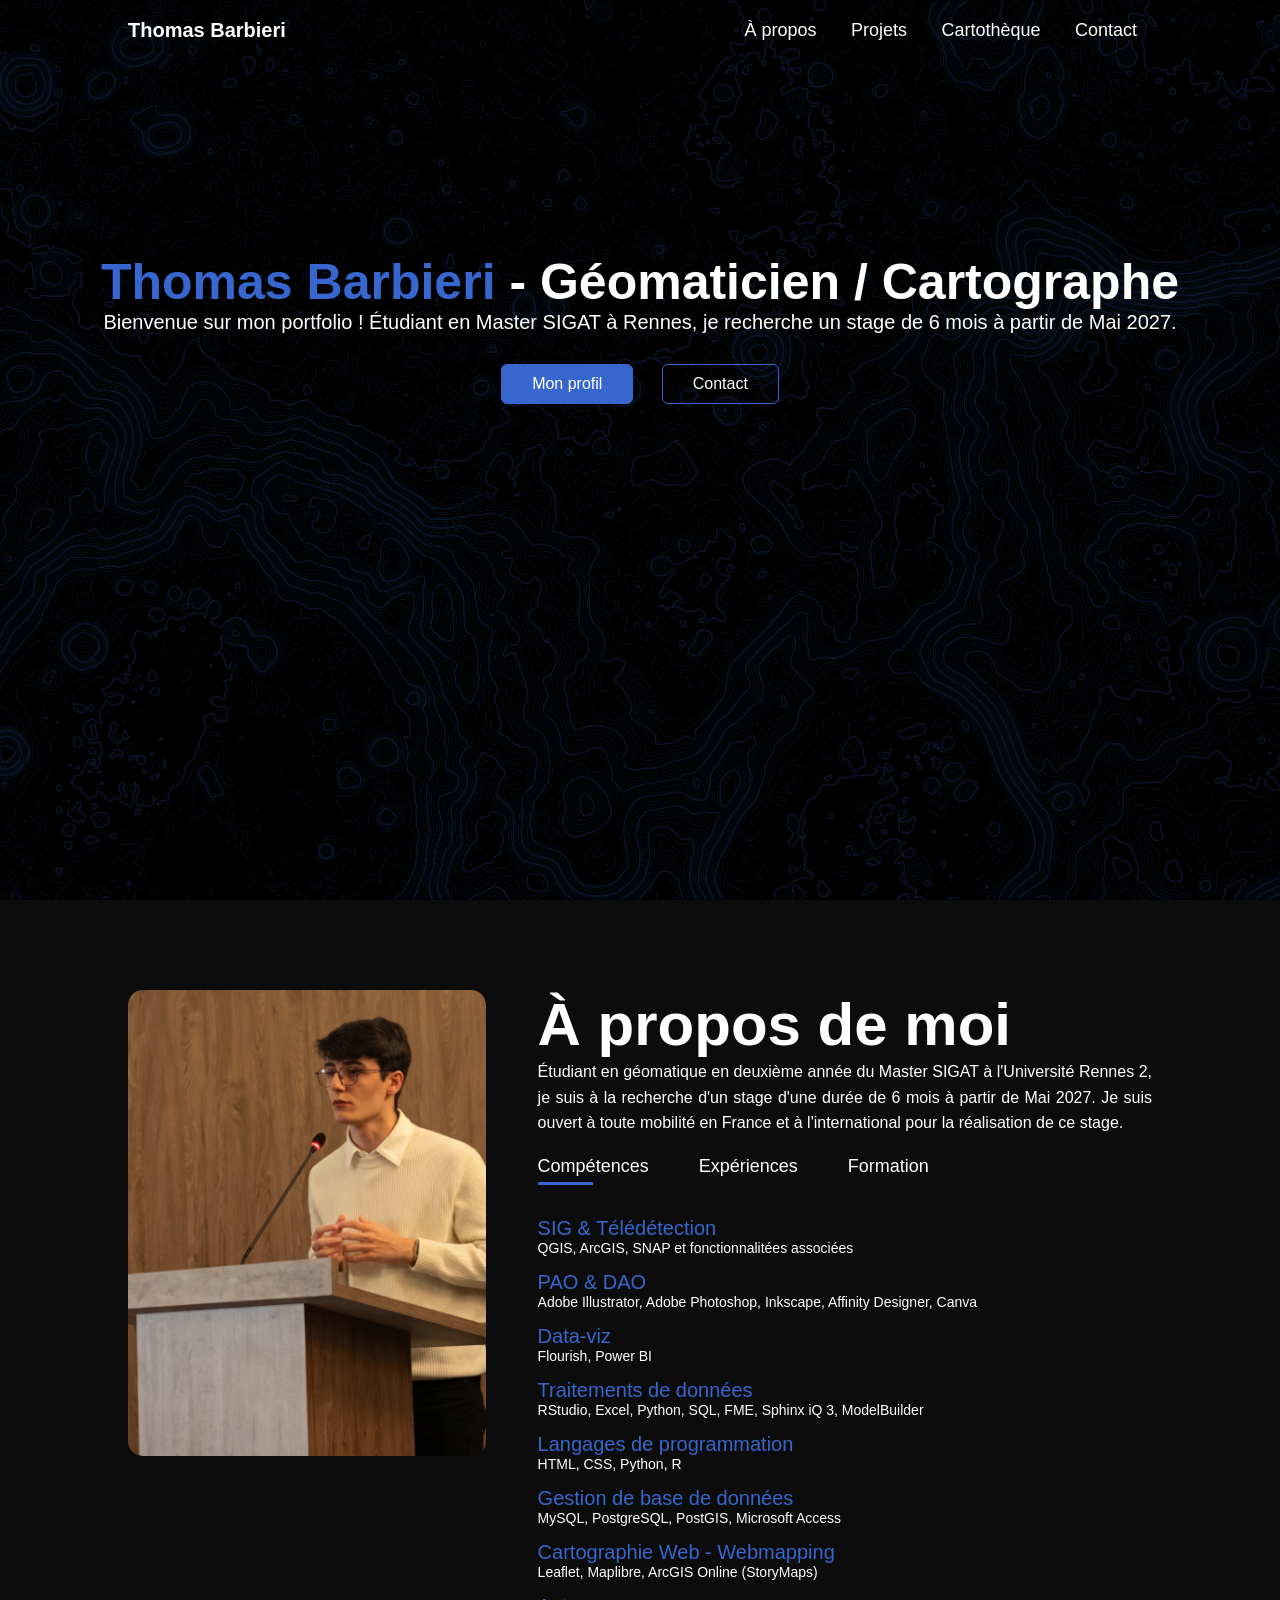
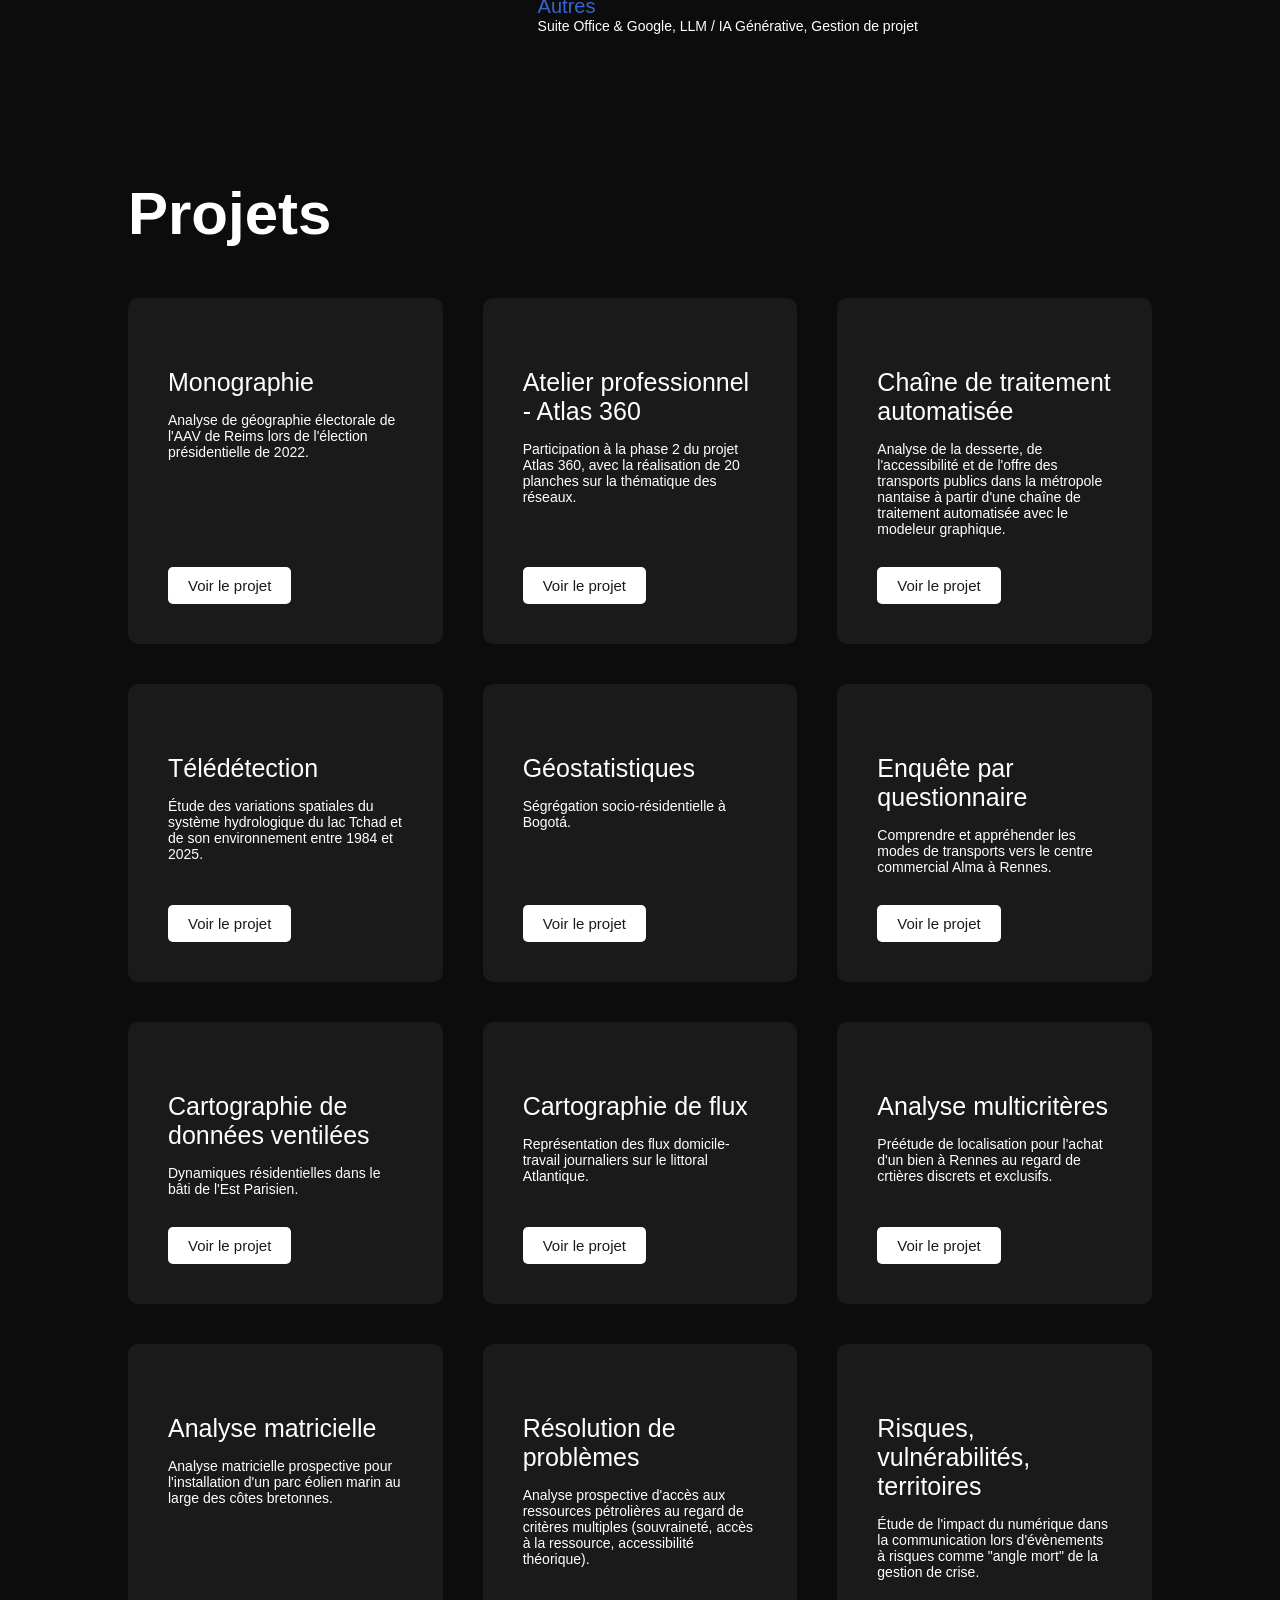
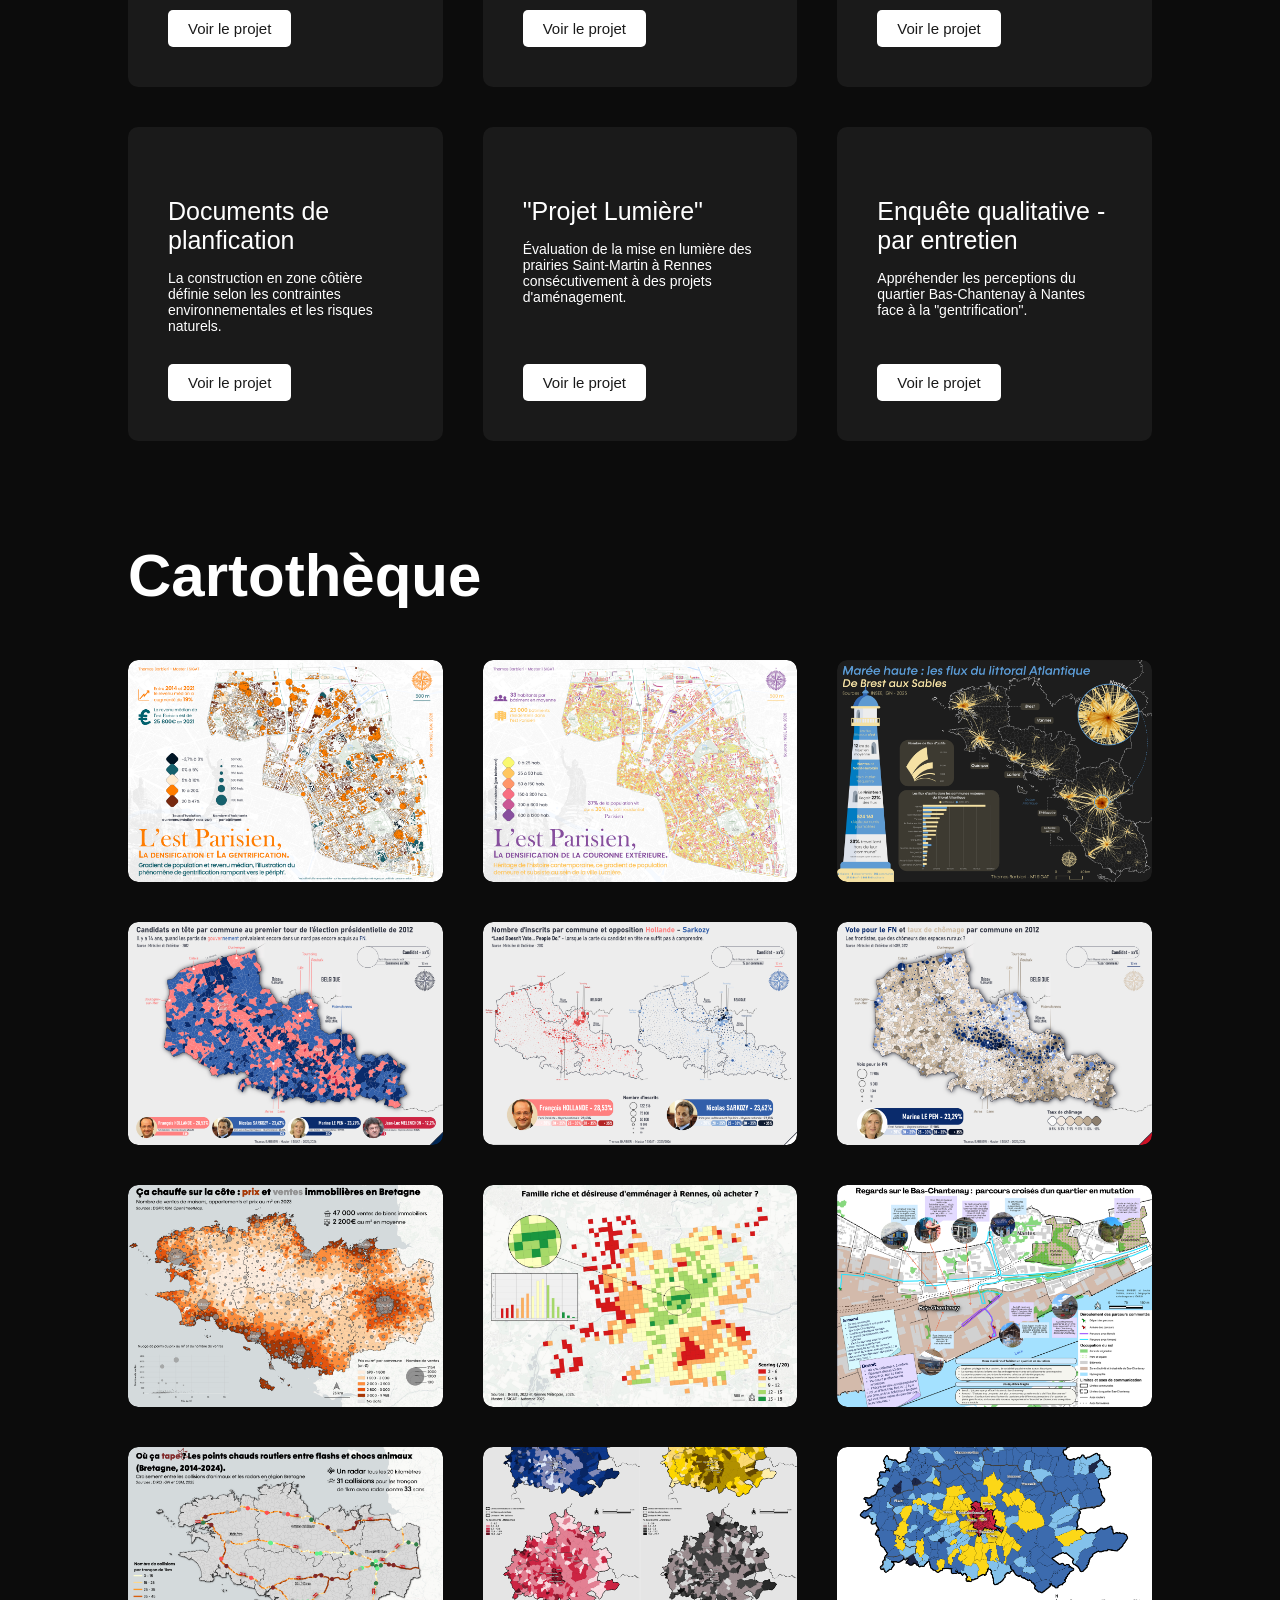
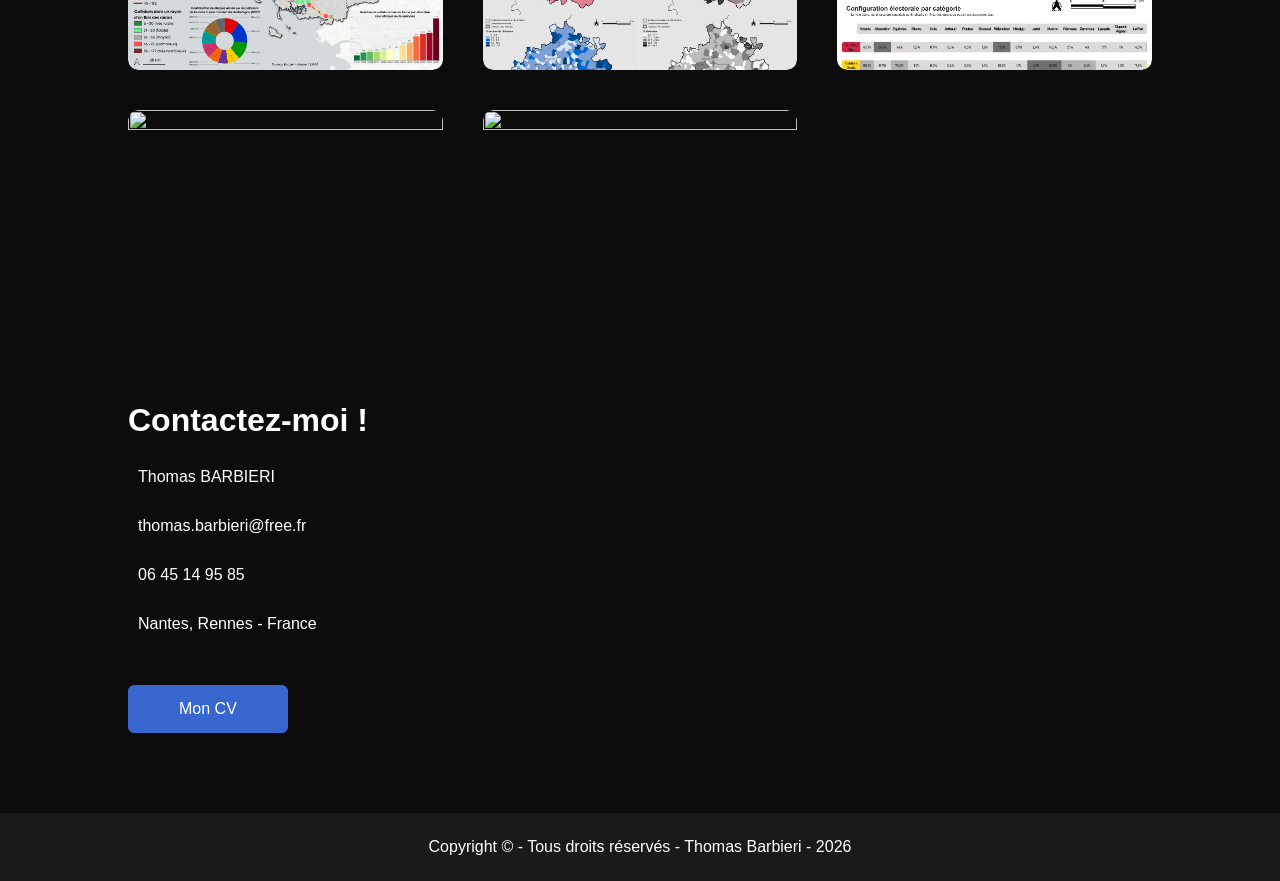
==== index.html @ 67de5570 "V1 Initial push, V1 of the portfolio website." ====
<!DOCTYPE html>
<html lang="fr">
<head>
    <meta charset="UTF-8">
    <meta http-equiv="X-UA-Compatible" content="IE=edge">
    <meta name="viewport" content="width=device-width, initial-scale=1.0">
    <title>Portfolio - Thomas BARBIERI</title>
    <link rel="stylesheet" href="style.css">
    <script src="https://kit.fontawesome.com/7e0552c28c.js" crossorigin="anonymous"></script>
</head>
<body>
<div id="header">
        <div class="container">
        <nav>
            <h1>Thomas Barbieri</h1>
            <ul>
               <li><a href="#about">À propos</a></li> 
               <li><a href="#projects">Projets</a></li> 
               <li><a href="#cartotheque">Cartothèque</a></li>
               <li><a href="#contact">Contact</a></li> 
            </ul>
        </nav>
    </div> 
    <div class="header-text">
        <h1><span>Thomas Barbieri</span> - Géomaticien / Cartographe</h1>
        <p> Bienvenue sur mon portfolio ! Étudiant en Master SIGAT à Rennes, je recherche un stage de 6 mois à partir de Mai 2027.</p>
        <a href="#about" class="btn btn2">Mon profil</a>
        <a href="#contact" class="btn">Contact</a>
    </div>
 </div>

<!-----A propos Section----->

 <div id="about">
    <div class="container">
        <div class="row">
            <div class="about-col-1">
                <img src="images/Web/Thomas BARBIERI - Restitution publique.png">
            </div>
            <div class="about-col-2">
                <h1 class="sub-title">À propos de moi</h1>
                <p class="intro-texte">Étudiant en géomatique en deuxième année du Master
                    SIGAT à l'Université Rennes 2, je suis à la recherche d'un stage d'une durée de 6 mois
                    à partir de Mai 2027. Je suis ouvert à toute mobilité en France et à l'international pour la réalisation de ce stage.</p>
                
            <div class="tab-titles">
                <p class="tab-links active-link" onclick="opentab('competences')">Compétences</p>
                <p class="tab-links" onclick="opentab('experiences')">Expériences</p>
                <p class="tab-links" onclick="opentab('formation')">Formation</p>
            </div>
            <div class="tab-contents active-tab" id="competences">
                <ul>
                    <li><span>SIG & Télédétection</span><br>QGIS, ArcGIS, SNAP et fonctionnalitées associées</li>
                    <li><span>PAO & DAO</span><br>Adobe Illustrator, Adobe Photoshop, Inkscape, Affinity Designer, Canva</li>
                    <li><span>Data-viz</span><br>Flourish, Power BI</li>
                    <li><span>Traitements de données</span><br>RStudio, Excel, Python, SQL, FME, Sphinx iQ 3, ModelBuilder</li>
                    <li><span>Langages de programmation</span><br>HTML, CSS, Python, R</li>
                    <li><span>Gestion de base de données</span><br>MySQL, PostgreSQL, PostGIS, Microsoft Access</li>
                    <li><span>Cartographie Web - Webmapping</span><br>Leaflet, Maplibre, ArcGIS Online (StoryMaps)</li>
                    <li><span>Autres</span><br>Suite Office & Google, LLM / IA Générative, Gestion de projet</li>

                </ul>
            </div>
            <div class="tab-contents" id="experiences">
                <ul>
                    <li>
                        <span>2026 | Atelier professionnel - Gendarmerie Nationale</span>
                        <ul class="sous-liste">
                            <li>Conception et automatisation d'atlas cartographiques départementaux sous QGIS pour l'aide à la décision stratégique des commandants de groupement.</li>
                            <li>Collecte, traitement et intégration de données géospatiales complexes.</li>
                            <li>Création de 20 planches, accompagnées de supports de data-visualisation pour simplifier l'analyse territoriale, respectant les règles de la sémiologie graphique.</li>
                            <li>Gestion de projet : pilotage opérationnel, coordination et respect des plannings.</li>
                        </ul>
                    </li>
                    <li>
                        <span>2020 – 2024 | Virtual Racers Community</span>
                        <ul class="sous-liste">
                            <li>Mise en place des compétitions (règlements, inscriptions, prospection).</li>
                            <li>Responsable de la mise en œuvre (classements, lien entre les participants et l’organisation, contrôle de la bonne organisation des différents aspects nécessaires à la compétition).</li>
                            <li>Communication sur les réseaux sociaux (création d’affiches, annonces des évènements, contenus courts, diffusion).</li>
                            <li>Travail en équipe (implication d’une dizaine de personne).</li>
                        </ul>
                    </li>
                </ul>
            </div>
            <div class="tab-contents" id="formation">
                <ul>
                    <li>
                        <span>2025 – 2027 | Master Géomatique - parcours SIGAT - Université Rennes 2</span>
                        <ul class="sous-liste">
                            <li>Master 1 mention Bien, major de promotion.</li>
                            <li>Conception et administration de bases de données spatiales, traitements géomatiques avancés, géostatistiques et analyse spatiale (Modeleur QGIS, SQL, RStudio).</li>
                            <li>Conduite de projets appliqués à l'aménagement du territoire et création de supports de valorisation (cartographie, dataviz).</li>
                        </ul>
                    </li>
                    <li>
                        <span>2022 – 2025 | Licence de Géographie et aménagement - Nantes Université</span>
                        <ul class="sous-liste">
                            <li>Mention Bien, 2ème d'une promotion de 100 étudiants.</li>
                            <li>Acquisition des bases en géomatique et cartographie : sémiologie graphique, production de cartes thématiques, initiation aux SIG et à la télédétection.</li>
                            <li>Approche pluridisciplinaire et transversale de la géographie : géographie humaine (urbaine, rurale, sociale, culturelle, politique), géographie physique / environnementale (climatologie, géomorphologie) et géographie régionale.</li>
                            <li>Méthodologie et approche de terrain : collecte de données, enquêtes quantitatives / qualitatives et statistiques appliquées à la géographie.</li>
                        </ul>
                    </li>
                    <li>
                        <span>2019 – 2022 | Baccalauréat Général - Ensemble St-Félix-La-Salle, Nantes</span>
                        <ul class="sous-liste">
                            <li>Mention Assez bien</li>
                            <li>Spécialités Histoire, Géographie, Géopolitique, Sciences Politiques (HGGSP) - Sciences économiques et sociales (SES).</li>
                            <li>Spécialité Mathématiques en classe de première - option Droit, Grands Enjeux du Monde Contemporain (DGEMC).</li>
                            <li>Participation au concours "Petites plaidories" dans le cadre de l'option DGEMC.</li>
                        </ul>
                    </li>
                </ul>
            </div>
        </div> 
        </div>
    </div>
 </div>

<!-----Projects Section----->

<div id="projects">
    <div class="container">
        <h1 class="sub-title">Projets</h1>
        <div class="projects-list">
            <div>
                <i class="fa-solid fa-square-poll-horizontal"></i>
                <h2>Monographie</h2>
                <p>Analyse de géographie électorale de l'AAV de Reims lors de l'élection présidentielle de 2022.</p>
                <a href="projet-monographie.html">Voir le projet</a>
            </div>
            <div>
                <i class="fa-solid fa-building-shield"></i>
                <h2>Atelier professionnel - Atlas 360</h2>
                <p>Participation à la phase 2 du projet Atlas 360, avec la réalisation de 20 planches sur la thématique des réseaux.</p>
                <a href="projet-gendarmerie.html">Voir le projet</a>
            </div>
            <div>
                <i class="fa-solid fa-diagram-project"></i>
                <h2>Chaîne de traitement automatisée</h2>
                <p>Analyse de la desserte, de l'accessibilité et de l'offre des transports publics dans la métropole nantaise à partir d'une chaîne de traitement automatisée avec le modeleur graphique.</p>
                <a href="projet-chaine-traitement.html">Voir le projet</a>
            </div>
            <div>
                <i class="fa-solid fa-satellite"></i>
                <h2>Télédétection</h2>
                <p>Étude des variations spatiales du système hydrologique du lac Tchad et de son environnement entre 1984 et 2025.</p>
                <a href="projet-teledetection.html">Voir le projet</a>
            </div>
            <div>
                <i class="fa-brands fa-r-project"></i>
                <h2>Géostatistiques</h2>
                <p>Ségrégation socio-résidentielle à Bogotá.</p>
                <a href="projet-geostatistiques.html">Voir le projet</a>
            </div>
            <div>
                <i class="fa-solid fa-clipboard-list"></i>
                <h2>Enquête par questionnaire</h2>
                <p>Comprendre et appréhender les modes de transports vers le centre commercial Alma à Rennes.</p>
                <a href="projet-enquete-questionnaire.html">Voir le projet</a>
            </div>
            <div>
                <i class="fa-solid fa-layer-group"></i>
                <h2>Cartographie de données ventilées</h2>
                <p>Dynamiques résidentielles dans le bâti de l'Est Parisien.</p>
                <a href="projet-ventilation.html">Voir le projet</a>
            </div>
            <div>
                <i class="fa-solid fa-layer-group"></i>
                <h2>Cartographie de flux</h2>
                <p>Représentation des flux domicile-travail journaliers sur le littoral Atlantique.</p>
                <a href="projet-flux.html">Voir le projet</a>
            </div>
            <div>
                <i class="fa-solid fa-map-location-dot"></i>
                <h2>Analyse multicritères</h2>
                <p>Préétude de localisation pour l'achat d'un bien à Rennes au regard de crtières discrets et exclusifs.</p>
                <a href="projet-scoring.html">Voir le projet</a>
            </div>
            <div>
                <i class="fa-brands fa-sistrix"></i>
                <h2>Analyse matricielle</h2>
                <p>Analyse matricielle prospective pour l'installation d'un parc éolien marin au large des côtes bretonnes.</p>
                <a href="projet-matriciel.html">Voir le projet</a>
            </div>
            <div>
                <i class="fa-solid fa-anchor-circle-exclamation"></i>
                <h2>Résolution de problèmes</h2>
                <p>Analyse prospective d'accès aux ressources pétrolières au regard de critères multiples (souvraineté, accès à la ressource, accessibilité théorique).</p>
                <a href="projet-resolution-probleme.html">Voir le projet</a>
            </div>
            <div>
                <i class="fa-solid fa-tower-cell"></i>
                <h2>Risques, vulnérabilités, territoires</h2>
                <p>Étude de l'impact du numérique dans la communication lors d'évènements à risques comme "angle mort" de la gestion de crise.</p>
                <a href="projet-risques.html">Voir le projet</a>
            </div>
            <div>
                <i class="fa-solid fa-scale-balanced"></i>
                <h2>Documents de planfication</h2>
                <p>La construction en zone côtière définie selon les contraintes environnementales et les risques naturels.</p>
                <a href="projet-document-planification.html">Voir le projet</a>
            </div>
            <div>
                <i class="fa-solid fa-lightbulb"></i>
                <h2>"Projet Lumière"</h2>
                <p>Évaluation de la mise en lumière des prairies Saint-Martin à Rennes consécutivement à des projets d'aménagement.</p>
                <a href="projet-lumiere.html">Voir le projet</a>
            </div>
            <div>
                <i class="fa-solid fa-microphone-lines"></i>
                <h2>Enquête qualitative - par entretien</h2>
                <p>Appréhender les perceptions du quartier Bas-Chantenay à Nantes face à la "gentrification".</p>
                <a href="projet-enquete-entretien.html">Voir le projet</a>
            </div>
        </div>
    </div>
</div>

<!-----Cartothèque Section----->

<div id="cartotheque">
    <div class="container">
        <h1 class="sub-title">Cartothèque</h1> 
        <div class="work-list">
            <div class="work">
                <img src="images/Cartes/Cartographie de ventilation Cerles proportionnels Thomas BARBIERI.png">
                <div class="layer">
                    <h3>Ventilation</h3>
                    <p>Nombre de personnes par logement dans l'est Parisien.</p>
                    <a href="assets/Cartes/Cartographie de ventilation Thomas BARBIERI.pdf" target="_blank"><i class="fa-solid fa-arrow-up-right-from-square"></i></a>
                </div>
            </div>
            <div class="work">
                <img src="images/Cartes/Cartographie de ventilation Aplat Thomas BARBIERI.png">
                <div class="layer">
                    <h3>Ventilation</h3>
                    <p>Nombre de personnes par logement et évolution du revenu médian dans l'est Parisien.</p>
                    <a href="assets/Cartes/Cartographie de ventilation Thomas BARBIERI.pdf" target="_blank"><i class="fa-solid fa-arrow-up-right-from-square"></i></a>
                </div>
            </div>
            <div class="work">
                <img src="images/Cartes/Cartographie de Flux Thoms BARBIERI.png">
                <div class="layer">
                    <h3>Cartographie de flux</h3>
                    <p>Représentation des flux domicile-travail journaliers sur le littoral Atlantique.</p>
                    <a href="assets/Cartes/Cartographie de Flux Thomas BARBIERi.pdf" target="_blank"><i class="fa-solid fa-arrow-up-right-from-square"></i></a>
                </div>
            </div>
            <div class="work">
                <img src="images/Cartes/Cartographie Electorale Candidat en tete Thomas BARBIERI.png">
                <div class="layer">
                    <h3>Géographie électorale</h3>
                    <p>Candidat en tête par commune au 1er tour en 2012 dans le Nord de la France.</p>
                    <a href="assets/Cartes/Cartographie Electorale Thomas BARBIERI.pdf" target="_blank"><i class="fa-solid fa-arrow-up-right-from-square"></i></a>
                </div>
            </div>
            <div class="work">
                <img src="images/Cartes/Cartographie Electorale Comparaison Thomas BARBIERI.png">
                <div class="layer">
                    <h3>Géographie électorale</h3>
                    <p>Comparaison des votes et résultats par commune des deux candidats arrivés en tête.</p>
                    <a href="assets/Cartes/Cartographie Electorale Thomas BARBIERI.pdf" target="_blank"><i class="fa-solid fa-arrow-up-right-from-square"></i></a>
                </div>
            </div>
            <div class="work">
                <img src="images/Cartes/Cartographie Electorale FN et Tx Chomage Thomas BARBIERI.png">
                <div class="layer">
                    <h3>Géographie électorale</h3>
                    <p>Votes pour le Front National et taux de chômage par commune dans le Nord de la France.</p>
                    <a href="assets/Cartes/Cartographie Electorale Thomas BARBIERI.pdf" target="_blank"><i class="fa-solid fa-arrow-up-right-from-square"></i></a>
                </div>
            </div>
            <div class="work">
                <img src="images/Cartes/Cartographie - Logements en Bretagne Thomas BARBIERI.png">
                <div class="layer">
                    <h3>Sémiologie graphique</h3>
                    <p>Prix au m² et nombres de ventes en Bretagne.</p>
                    <a href="assets/Cartes/Cartographie - Commentaire Logements en Bretagne Thomas BARBIERI.pdf" target="_blank"><i class="fa-solid fa-arrow-up-right-from-square"></i></a>
                </div>
            </div>
            <div class="work">
                <img src="images/Cartes/Cartographie Scoring Thomas BARBIERI.png">
                <div class="layer">
                    <h3>Scoring</h3>
                    <p>Analyse multi-critères pour l'achat d'un bien à Rennes.</p>
                    <a href="assets/Cartes/Cartographie Scoring Thomas BARBIERI.pdf" target="_blank"><i class="fa-solid fa-arrow-up-right-from-square"></i></a>
                </div>
            </div>
            <div class="work">
                <img src="images/Cartes/Cartographie Enquête par entretien Thomas BARBIERI - Louise GUERIN.png">
                <div class="layer">
                    <h3>Parcours commenté</h3>
                    <p>Résumé cartographique de deux parcours commenté dans le quartier Bas-Chantenay (Nantes).</p>
                    <a href="assets/Cartes/Planche Enquête par entretien Thomas BARBIERI - Louise GUERIN.pdf" target="_blank"><i class="fa-solid fa-arrow-up-right-from-square"></i></a>
                </div>
            </div>
            <div class="work">
                <img src="images/Cartes/Cartographie Collisions Thomas BARBIERI.png">
                <div class="layer">
                    <h3>Cartographie de collisions</h3>
                    <p>Analyse des collisions animaux / véhicules sur le réseau routier breton.</p>
                    <a href="assets/Cartes/Cartographie Collisions Thomas BARBIERI.pdf" target="_blank"><i class="fa-solid fa-arrow-up-right-from-square"></i></a>
                </div>
            </div>
            <div class="work">
                <img src="images/Cartes/Planche Resultats par IRIS par candidat Thomas BARBIERI.png">
                <div class="layer">
                    <h3>Géographie électorale</h3>
                    <p>Résultats par IRIS au 1er tour de l'élection présidentielle dans l'AAV de Reims.</p>
                    <a href="images/Cartes/Planche Resultats par IRIS par candidat Thomas BARBIERI.png" target="_blank"><i class="fa-solid fa-arrow-up-right-from-square"></i></a>
                </div>
            </div>
            <div class="work">
                <img src="images/Cartes/Planche Typologie AAV de Reims Thomas BARBIERI.png">
                <div class="layer">
                    <h3>Géographie électorale</h3>
                    <p>Planche cartographique des typologies de vote dans l'AAV de Reims en 2022.</p>
                    <a href="assets/Cartes/Planche Typologie AAV de Reims Thomas BARBIERI.pdf" target="_blank"><i class="fa-solid fa-arrow-up-right-from-square"></i></a>
                </div>
            </div>
            <div class="work">
                <img src="images/Cartes/Cartographie Election européenne 2024 Thomas BARBIERI.png">
                <div class="layer">
                    <h3>Géographie électorale</h3>
                    <p>Liste arrivée en tête par commune aux élections européennes de 2024.</p>
                    <a href="assets/Cartes/Cartographie Election européenne 2024 Thomas BARBIERI.pdf" target="_blank"><i class="fa-solid fa-arrow-up-right-from-square"></i></a>
                </div>
            </div>
            <div class="work">
                <img src="images/Cartes/Poster Thomas BARBIERI.png">
                <div class="layer">
                    <h3>Poster</h3>
                    <p>"On & Off Track" - La révolution du sport automobile</p>
                    <a href="assets/Cartes/Poster Thomas BARBIERI.pdf" target="_blank"><i class="fa-solid fa-arrow-up-right-from-square"></i></a>
                </div>
            </div>
        </div>
    </div>
</div>

<!-----Contact Section----->
<div id="contact">
    <div class="container">
        <div class="contact-left">
            <h1 class="subtitle">Contactez-moi !</h1>
            <p><a href="https://linkedin.com/ThomasBarbieri" target="_blank"><i class="fa-brands fa-linkedin"></i>Thomas BARBIERI</a></p>
            <p><a href="mailto:thomas.barbieri@free.fr"><i class="fa-solid fa-paper-plane"></i>thomas.barbieri@free.fr</a></p>
            <p><i class="fa-solid fa-phone"></i>06 45 14 95 85</p>
            <p><i class="fa-solid fa-location-dot"></i>Nantes, Rennes - France</p>
        </div>
        <a href="assets/Autres/CV Thomas BARBIERI.pdf" target="_blank" class="btn btn2">Mon CV</a>
    </div>
    <div class="copyright">
        <p>Copyright &copy; - Tous droits réservés - Thomas Barbieri - <span id="year"></span></p>
    </div>
</div>

<script>

    var tablinks = document.getElementsByClassName("tab-links");
    var tabcontents = document.getElementsByClassName("tab-contents");
    function opentab(tabname){
        for(tablink of tablinks){
            tablink.classList.remove("active-link");
        }
        for(tabcontent of tabcontents){
            tabcontent.classList.remove("active-tab");
        }
        event.currentTarget.classList.add("active-link");
        document.getElementById(tabname).classList.add("active-tab");
    }

    document.getElementById("year").textContent = new Date().getFullYear();

</script>


</body>
</html>
---- style.css ----
*{
    margin: 0;
    padding: 0;
    font-family: 'Poppins', sans-serif;
    box-sizing: border-box;
}
body{
    background: #0c0c0c;
    color: #fff;
}
#header{
    width: 100%;
    height: 100vh;
    background-size: cover;
    background-position: center;
    background-image: linear-gradient(rgba(0, 0, 0, 0.8), rgba(0, 0, 0, 0.8)), url(images/Web/Fond.png);
    background-attachment: fixed;
}
.container{
    padding: 10px 10%;
}
nav{
    display: flex;
    align-items: center;
    justify-content: space-between;
    flex-wrap: wrap;
}
nav h1{
    font-size: 20px;
    font-weight: 600;
    color: #fff;
}
nav ul li{
    display: inline-block;
    list-style: none;
    margin: 10px 15px;
}
nav ul li a{
    color: #fff;
    text-decoration: none;
    font-size: 18px;
    position: relative;
}
nav ul li a::after{
    content: '';
    width: 0%;
    height: 3px;
    background: #3666ce;
    position: absolute;
    left: 0;
    bottom: -6px;
    transition: 0.3s;
}
nav ul li a:hover::after{
    width: 100%;
}
.header-text{
    margin-top: 15%;
    font-size: 30px;
    text-align: center;
}
.header-text h1{
    font-size: 50px;
    margin-top: 10px;
    color: #fff;
}
.header-text .btn{
    display: inline-block;
    margin: 30px 10px 0;
    padding: 10px 30px;
    font-size: 16px;
}
.header-text span{
    color: #3666ce;
}
.header-text p{
    font-size: 20px;
}

/* ----- A propos Section ----- */
#about{
    padding: 80px 0;
    color: #fff;
    font-size: 14px;   
}
.row{
    display: flex;
    justify-content: space-between;
    flex-wrap: wrap;
}
.about-col-1{
    flex-basis: 35%;
}
.about-col-1 img{
    width: 100%;
    border-radius: 15px;
}
.about-col-2{
    flex-basis: 60%;
}
.intro-texte{
    font-size: 16px;
    line-height: 1.6;
}
.about-col-2 p, .tab-contents{
    max-width: 950px;
    text-align: justify;
    hyphens: auto;
    -webkit-hyphens: auto;
}
.sub-title{
    font-size: 60px;
    font-weight: 600;
    color: #fff;
}
.tab-titles{
    display: flex;
    margin: 20px 0 40px;
}
.tab-links{
    margin-right: 50px;
    font-size: 18px;
    font-weight: 500;
    cursor: pointer;
    position: relative;
}
.tab-links::after{
    content: '';
    width: 0%;
    height: 3px;
    background: #3666ce;
    position: absolute;
    left: 0;
    bottom: -8px;
    transition: 0.3s;
}
.tab-links.active-link::after{
    width: 50%;
}
.tab-contents ul li{
    list-style: none;
    margin: 15px 0;
}
.tab-contents ul li span{
    color: #3666ce;
    font-size: 20px;
    font-weight: 500;
}
.tab-contents{
    display: none;
}
.tab-contents.active-tab{
    display: block;
}
.sous-liste{
    margin-top: 10px;
    margin-left: 20px;
    padding-left: 20px;
    max-width: 950px;
}
.sous-liste li{
    list-style-type: disc !important;
    margin: 8px 0 !important;
    line-height: 1.5;
}

/* ----- Projects Section ----- */
#projects{
    padding: 30px 0;
}
.projects-list{
    display: grid;
    grid-template-columns: repeat(3, 1fr);
    grid-gap: 40px;
    margin-top: 50px;
}
.projects-list div{
    background: #1a1a1a;
    padding: 40px;
    font-size: 14px;
    font-weight: 300;
    border-radius: 10px;
    transition: background 0.3s, transform 0.3s;

    display: flex;
    flex-direction: column;
    align-items: flex-start;
}
.projects-list div i,
.projects-list div svg{
    font-size: 30px;
    margin-bottom: 30px;
}
.projects-list div h2{
    font-size: 25px;
    font-weight: 500;
    margin-bottom: 15px;
}
.projects-list div p{
    margin-bottom: 30px;
}
.projects-list div a{
    text-decoration: none;
    color: #1a1a1a;
    background-color: #fff;
    padding: 10px 20px;
    border-radius: 5px;
    font-size: 15px;
    font-weight: 500;
    display: inline-block;
    margin-top: auto;
    transition: color 0.3s;
}
.projects-list div:hover{
    background: #3666ce;
    transform: translateY(-10px);
}
.projects-list div a:hover{
    color: #3666ce;
}

/* ----- Cartothèque Section ----- */
#cartotheque{
    padding: 50px 0;
}
.work-list{
    display: grid;
    grid-template-columns: repeat(3, 1fr);
    gap: 40px;
    margin-top: 50px;
}
.work{
    border-radius: 10px;
    position: relative;
    overflow: hidden;
    width: 100%;
}
.work img{
    width: 100%;
    aspect-ratio: 1.414 / 1;
    border-radius: 10px;
    display: block;
    object-fit: cover;
    object-position: center;
    transition: transform 0.3s;
}
.layer{
    width:100%;
    height:0;
    background: linear-gradient(rgba(0,0,0,0.6), #3666ce);
    border-radius: 10px;
    position: absolute;
    left:0;
    bottom:0;
    overflow: hidden;
    display: flex;
    align-items: center;
    justify-content: center;
    flex-direction: column;
    padding: 0 40px;
    text-align: center;
    font-size: 14px;
    transition: height 0.5s;
}
.layer h3{
    font-weight: 500;
    margin-bottom: 20px; 
}
.layer a{
    margin-top: 20px;
    color: #3666ce;
    text-decoration: none;
    font-size: 18px;
    line-height: 60px;
    background: #fff;
    width: 60px;
    height: 60px;
    border-radius: 50%;
    text-align: center;
}
.work:hover img{
    transform: scale(1.1);
}
.work:hover .layer{
    height: 100%;
}
.btn{
    display: block;
    margin: 50px auto;
    width: fit-content;
    border: 1px solid #3666ce;
    padding: 14px 50px;
    border-radius: 6px;
    text-decoration: none;
    color: #fff;
    transition: background 0.3s;
}
.btn:hover{
    background: #3666ce;
}

/* ----- Contact Section ----- */
.contact-left{
    flex-basis: 100%;
}
.contact-left p{
    margin-top: 20px;
}
.contact-left p a{
    color:#fff;
    text-decoration: none;
    transition: color 0.3s;
}
.contact-left p a:hover{
    color:#3666ce;
}
.contact-left p i,
.contact-left p svg{
    color: #3666ce;
    margin-top: 5px;
    margin-right: 10px;
    font-size: 25px;
}
.btn.btn2{
    display: inline-block;
    background-color: #3666ce;
}

/* ----- Footer Section ----- */
.copyright{
    width: 100%;
    text-align: center;
    padding: 25px 0;
    background-color: #1a1a1a;
    font-weight: 300;
    margin-top: 20px;
}

html {
  scroll-behavior: smooth;
}
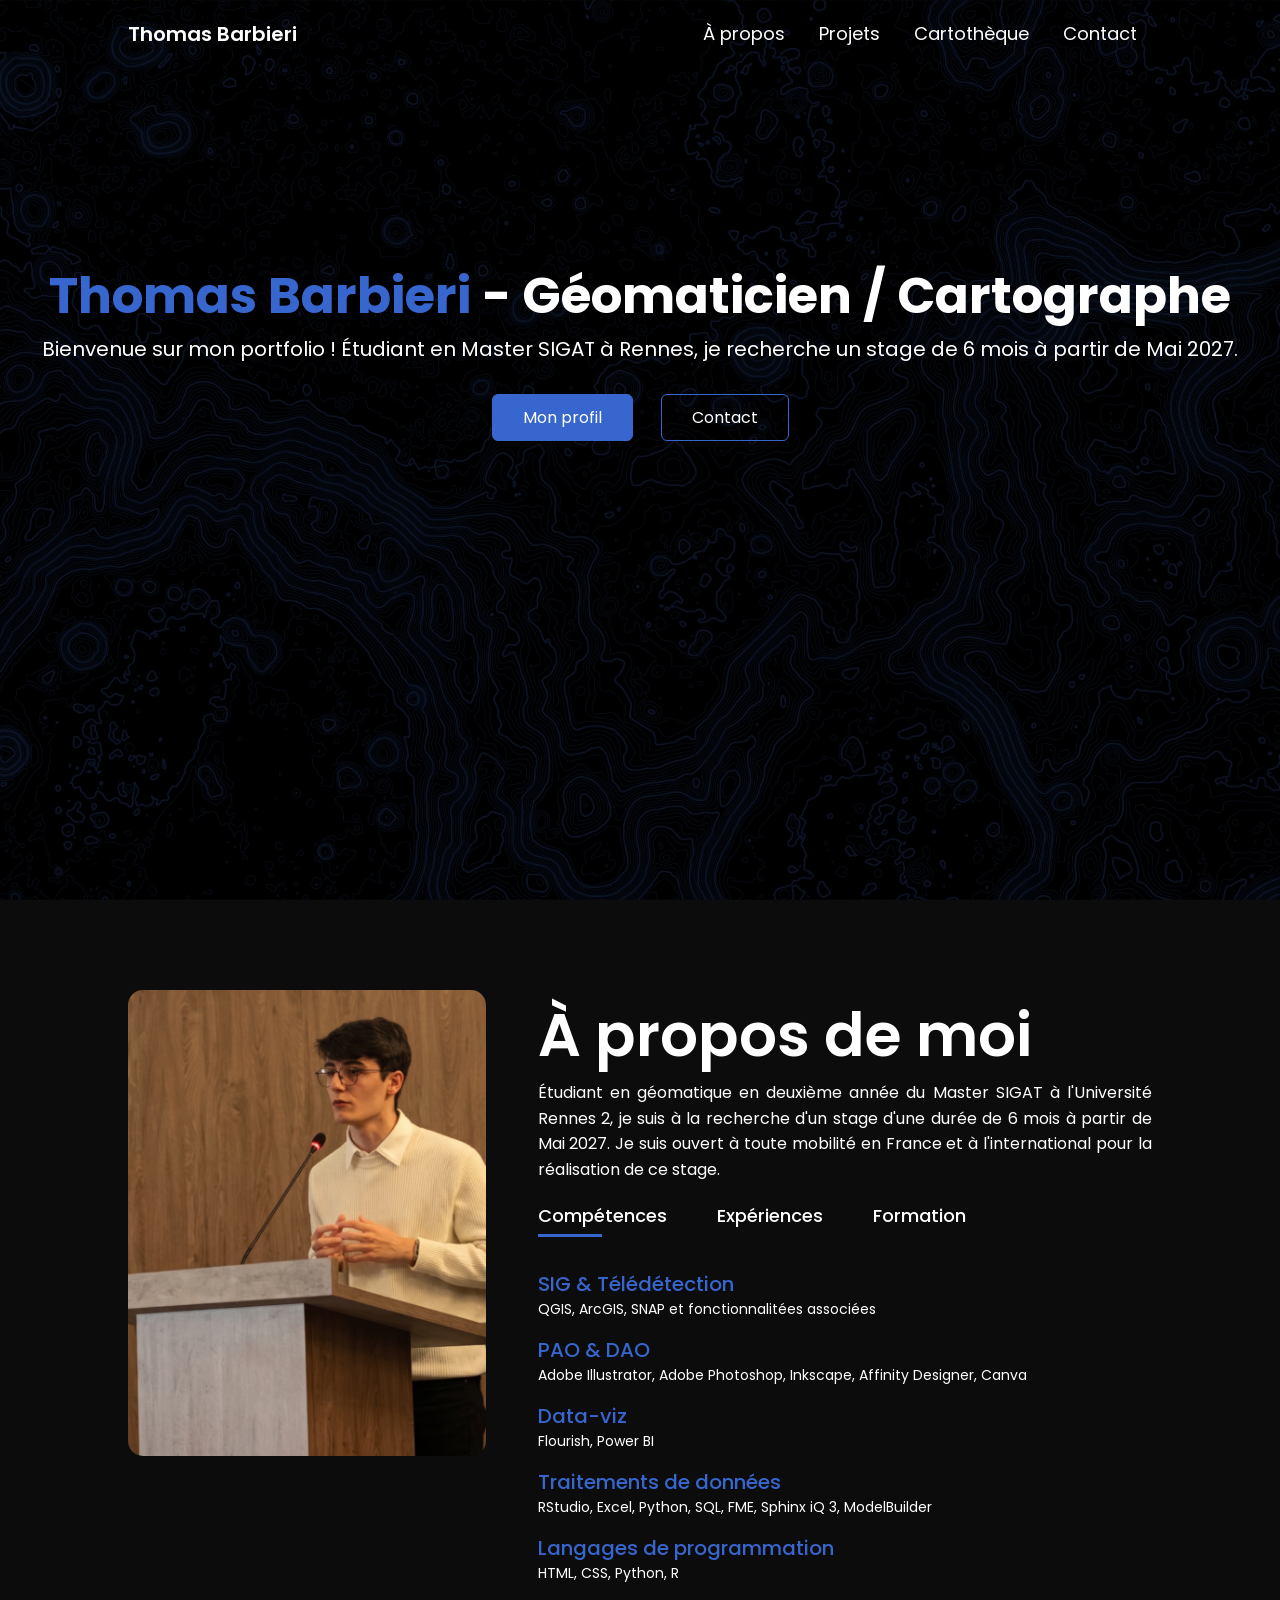
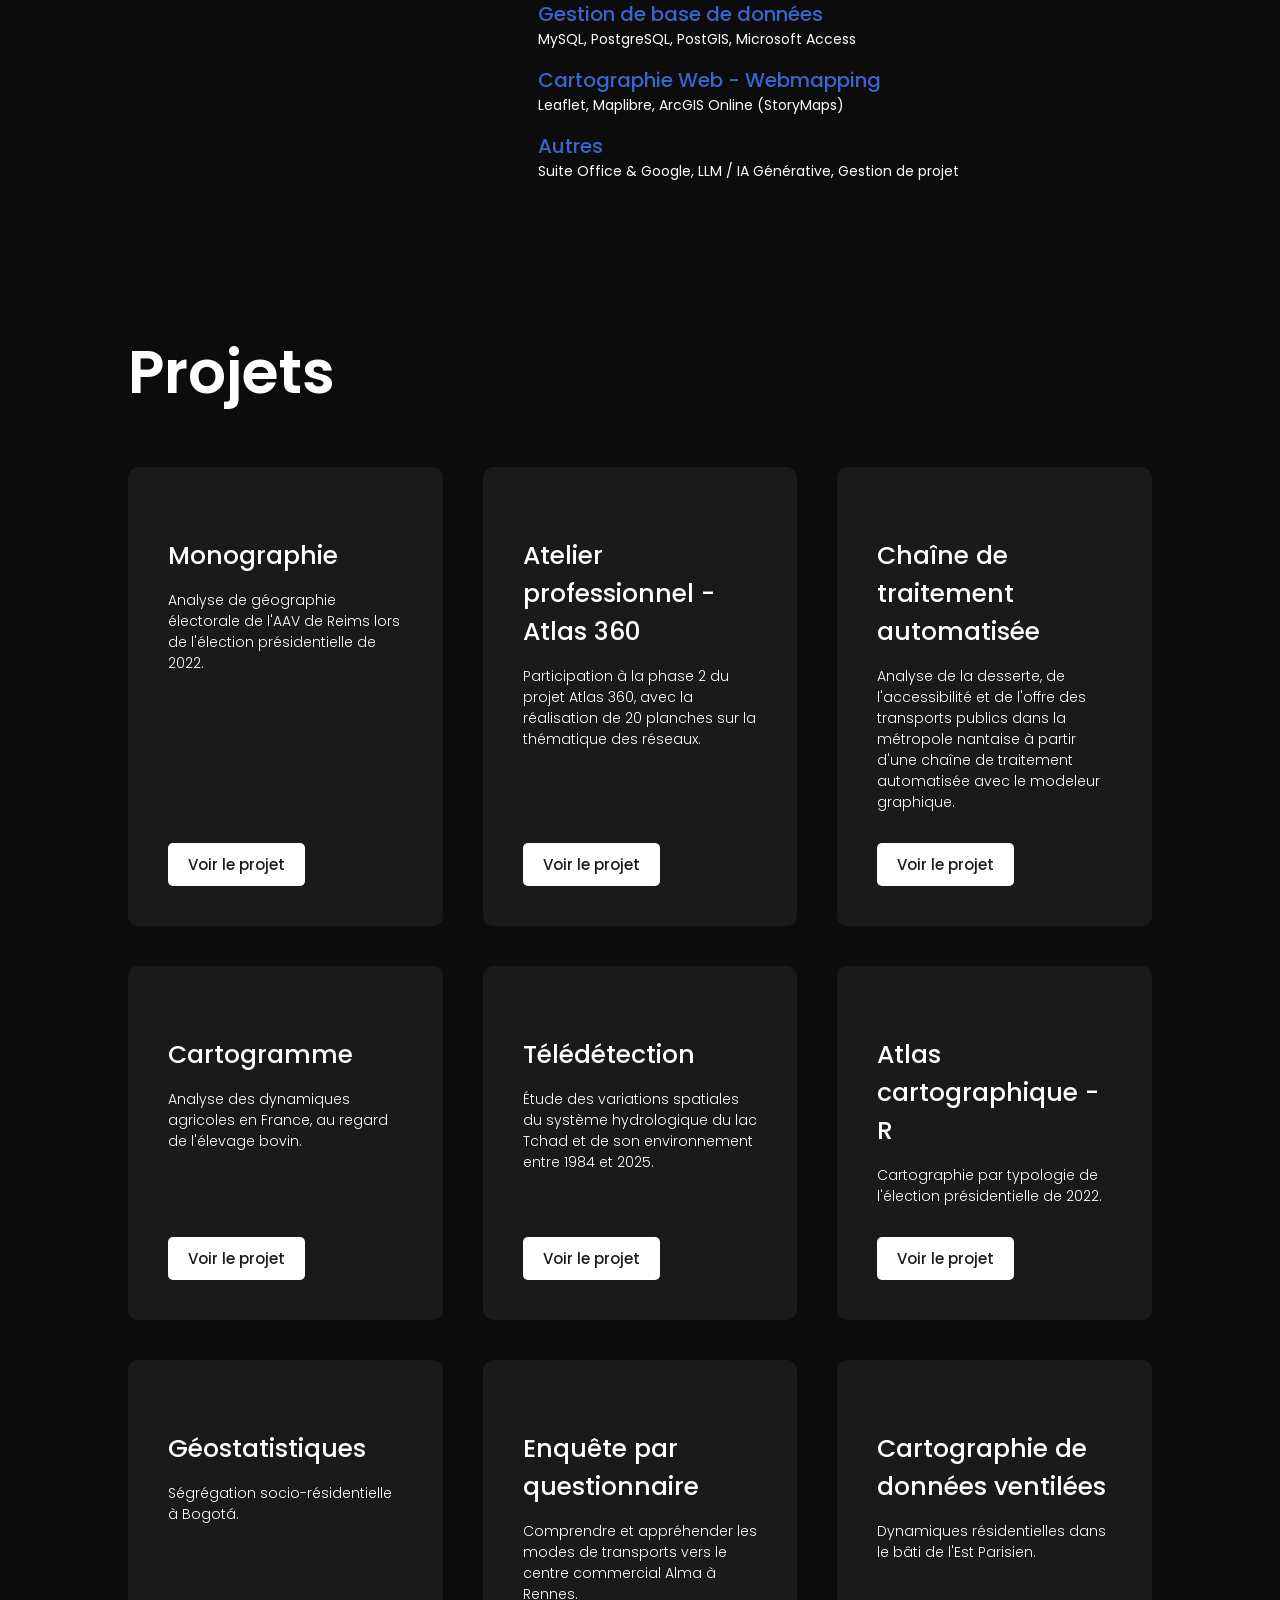
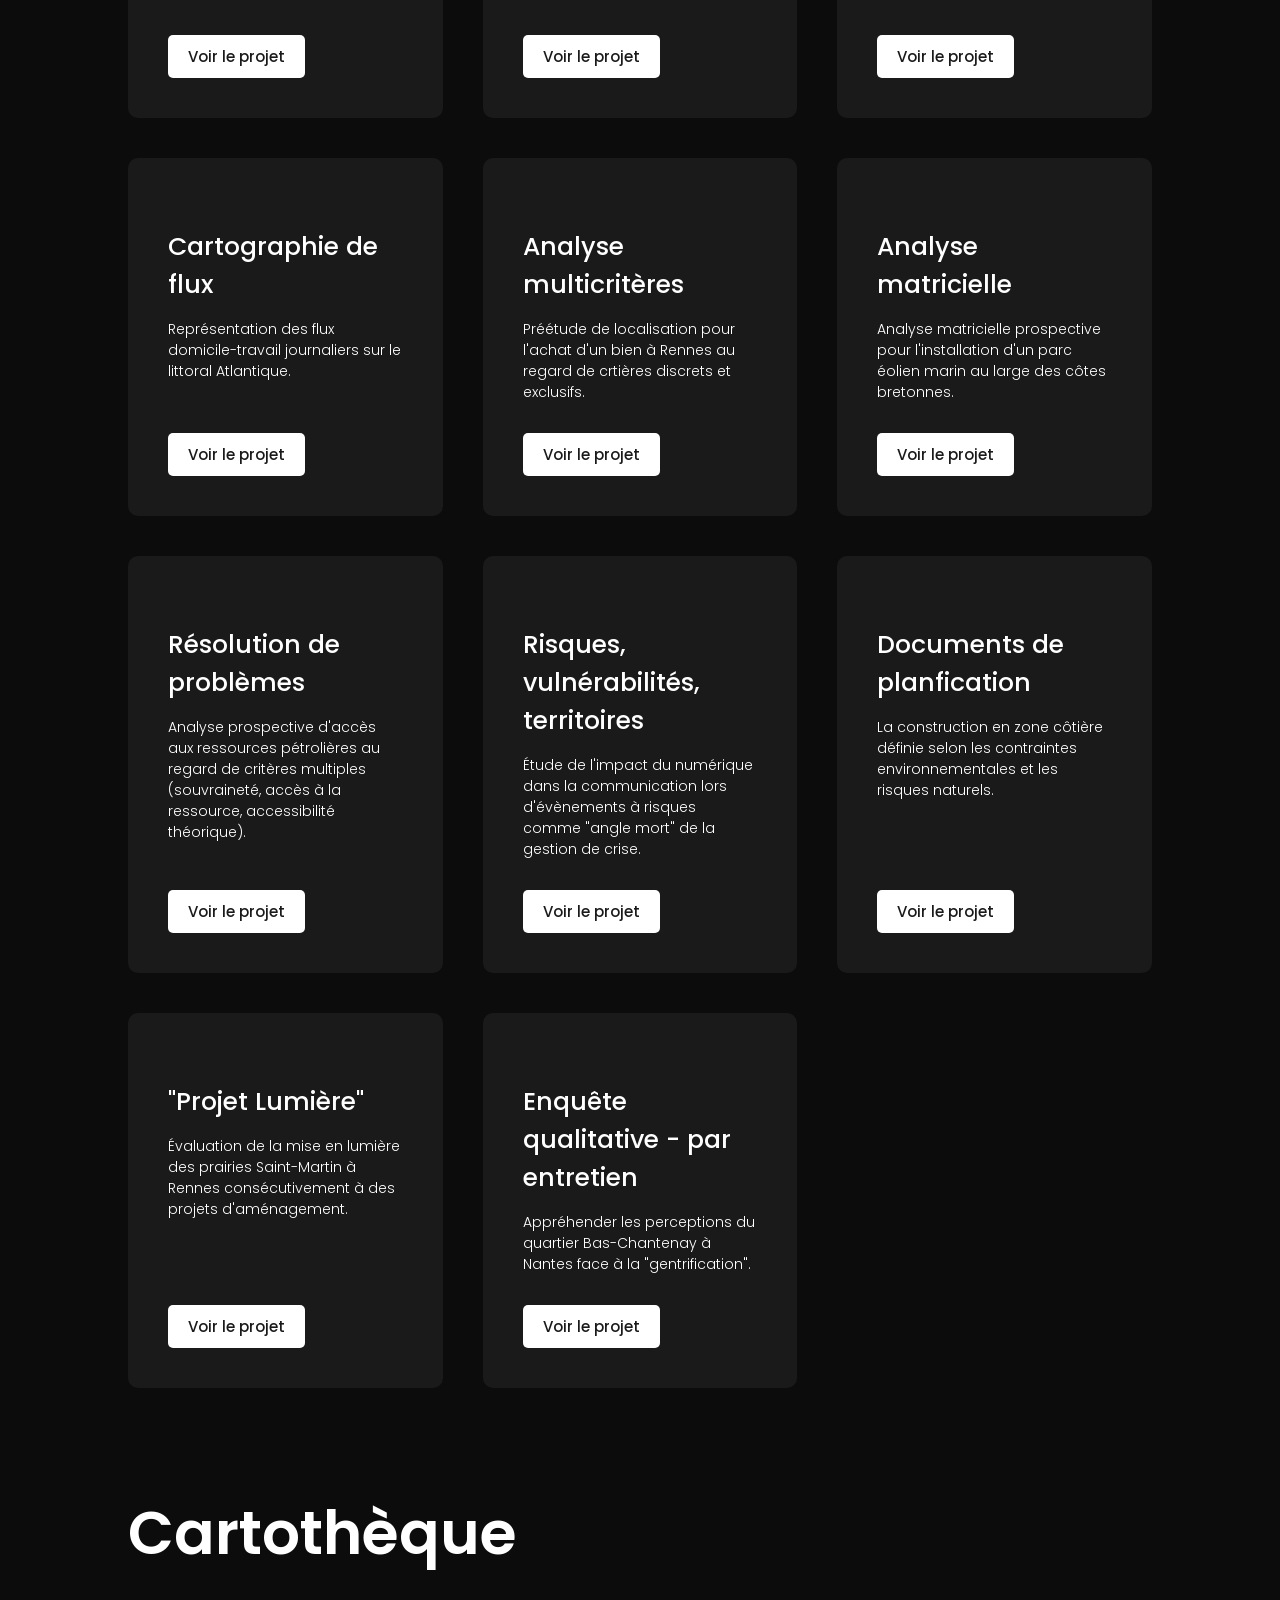
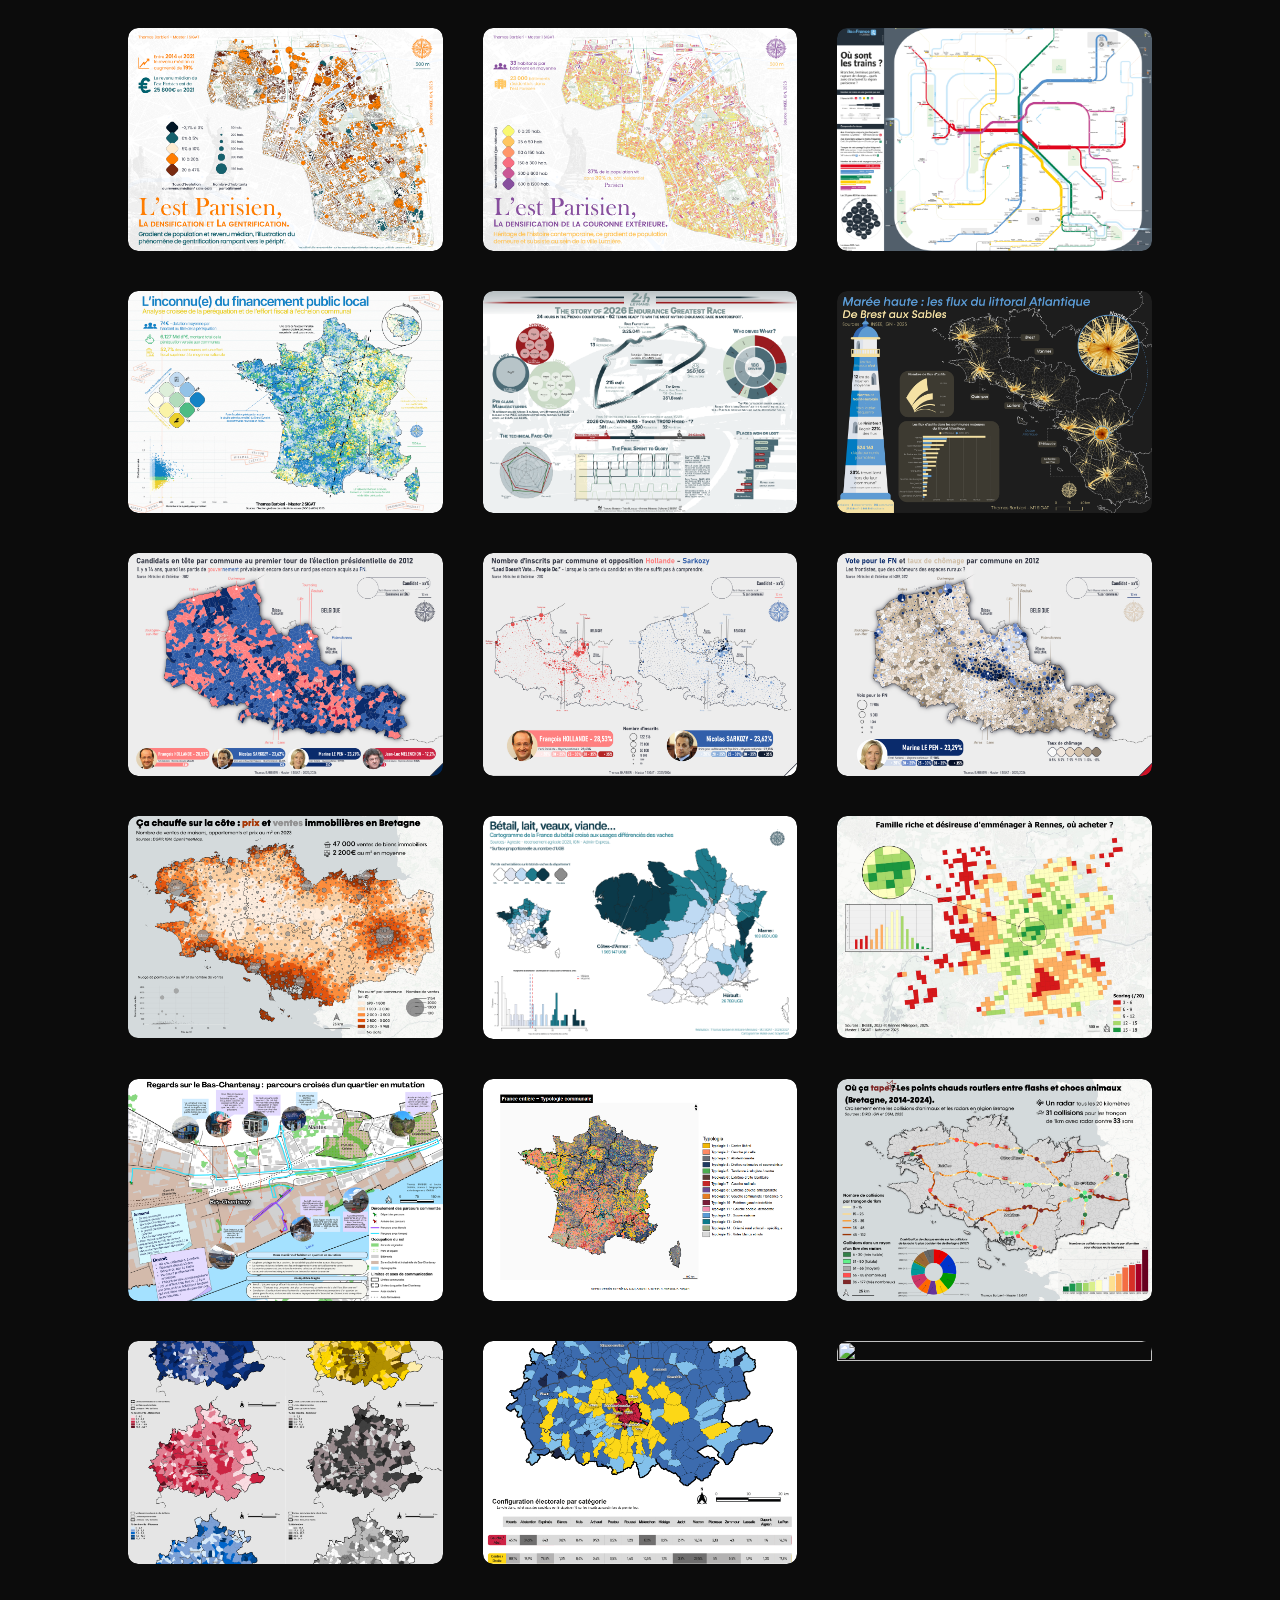
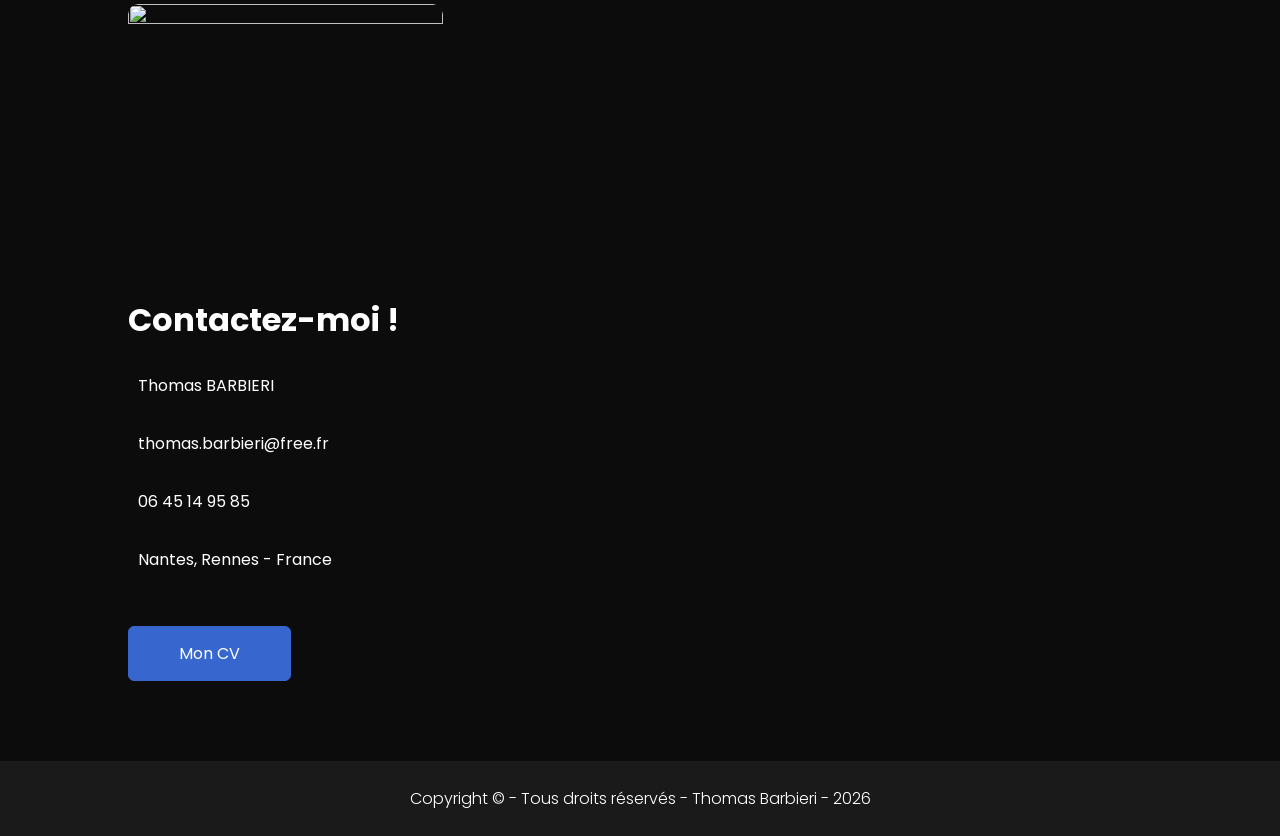
==== commit bdc1b545: "V2 Deuxième version du portfolio." ====
--- a/index.html
+++ b/index.html
@@ -5,6 +5,12 @@
     <meta http-equiv="X-UA-Compatible" content="IE=edge">
     <meta name="viewport" content="width=device-width, initial-scale=1.0">
     <title>Portfolio - Thomas BARBIERI</title>
+
+<!-- Intégration de la police Poppins via Google Fonts -->
+    <link rel="preconnect" href="https://fonts.googleapis.com">
+    <link rel="preconnect" href="https://fonts.gstatic.com" crossorigin>
+    <link href="https://fonts.googleapis.com/css2?family=Poppins:wght@300;400;500;600&display=swap" rel="stylesheet">
+
     <link rel="stylesheet" href="style.css">
     <script src="https://kit.fontawesome.com/7e0552c28c.js" crossorigin="anonymous"></script>
 </head>
@@ -64,7 +70,13 @@
             <div class="tab-contents" id="experiences">
                 <ul>
                     <li>
-                        <span>2026 | Atelier professionnel - Gendarmerie Nationale</span>
+                        <span>2026 | Atelier professionnel - EIFER - Master 2</span>
+                        <ul class="sous-liste">
+                            <li>Atelier en cours de réalisation sur la thématique des mobilités.</li>
+                        </ul>
+                    </li>
+                    <li>
+                        <span>2026 | Atelier professionnel - Gendarmerie Nationale - Master 1</span>
                         <ul class="sous-liste">
                             <li>Conception et automatisation d'atlas cartographiques départementaux sous QGIS pour l'aide à la décision stratégique des commandants de groupement.</li>
                             <li>Collecte, traitement et intégration de données géospatiales complexes.</li>
@@ -143,6 +155,12 @@
                 <a href="projet-chaine-traitement.html">Voir le projet</a>
             </div>
             <div>
+                <i class="fa-solid fa-cow"></i>
+                <h2>Cartogramme</h2>
+                <p>Analyse des dynamiques agricoles en France, au regard de l'élevage bovin.</p>
+                <a href="projet-cartogramme.html">Voir le projet</a>
+            </div>
+            <div>
                 <i class="fa-solid fa-satellite"></i>
                 <h2>Télédétection</h2>
                 <p>Étude des variations spatiales du système hydrologique du lac Tchad et de son environnement entre 1984 et 2025.</p>
@@ -150,6 +168,12 @@
             </div>
             <div>
                 <i class="fa-brands fa-r-project"></i>
+                <h2>Atlas cartographique - R</h2>
+                <p>Cartographie par typologie de l'élection présidentielle de 2022.</p>
+                <a href="projet-atlasr.html">Voir le projet</a>
+            </div>
+            <div>
+                <i class="fa-brands fa-r-project"></i>
                 <h2>Géostatistiques</h2>
                 <p>Ségrégation socio-résidentielle à Bogotá.</p>
                 <a href="projet-geostatistiques.html">Voir le projet</a>
@@ -240,6 +264,30 @@
                     <a href="assets/Cartes/Cartographie de ventilation Thomas BARBIERI.pdf" target="_blank"><i class="fa-solid fa-arrow-up-right-from-square"></i></a>
                 </div>
             </div>
+             <div class="work">
+                <img src="images/Cartes/Cartographie GTFS Thomas BARBIERI.png">
+                <div class="layer">
+                    <h3>GTFS</h3>
+                    <p>Nombre de RER par axe sur une journée type.</p>
+                    <a href="assets/Cartes/Cartographie GTFS Thomas BARBIERI.pdf" target="_blank"><i class="fa-solid fa-arrow-up-right-from-square"></i></a>
+                </div>
+            </div>
+             <div class="work">
+                <img src="images/Cartes/Cartographie Bivariee Thomas BARBIERI.png">
+                <div class="layer">
+                    <h3>Bivariée</h3>
+                    <p>Analyse de la péréquation par habitant par commune comparée à l'effort fiscal communal.</p>
+                    <a href="assets/Cartes/Cartographie Bivariee Thomas BARBIERI.pdf" target="_blank"><i class="fa-solid fa-arrow-up-right-from-square"></i></a>
+                </div>
+            </div>
+            <div class="work">
+                <img src="images/Cartes/Infographie-Le-Mans-Thomas-BARBIERI.png">
+                <div class="layer">
+                    <h3>Infographie</h3>
+                    <p>"The Story of 2026 Endurance Greatest Race" - Infographie retraçant les 24h du Mans 2026.</p>
+                    <a href="assets/Cartes/Infographie Thomas BARBIERI.pdf" target="_blank"><i class="fa-solid fa-arrow-up-right-from-square"></i></a>
+                </div>
+            </div>
             <div class="work">
                 <img src="images/Cartes/Cartographie de Flux Thoms BARBIERI.png">
                 <div class="layer">
@@ -281,6 +329,14 @@
                 </div>
             </div>
             <div class="work">
+                <img src="images/Cartes/Cartographie Cartogramme BARBIERI MENISSEZ.png">
+                <div class="layer">
+                    <h3>Cartogramme</h3>
+                    <p>Analyse des dynamiques agricoles en France, au regard de l'élevage bovin.</p>
+                    <a href="assets/Cartes/Cartographie Cartogramme BARBIERI MENISSEZ.pdf" target="_blank"><i class="fa-solid fa-arrow-up-right-from-square"></i></a>
+                </div>
+            </div>
+            <div class="work">
                 <img src="images/Cartes/Cartographie Scoring Thomas BARBIERI.png">
                 <div class="layer">
                     <h3>Scoring</h3>
@@ -294,6 +350,14 @@
                     <h3>Parcours commenté</h3>
                     <p>Résumé cartographique de deux parcours commenté dans le quartier Bas-Chantenay (Nantes).</p>
                     <a href="assets/Cartes/Planche Enquête par entretien Thomas BARBIERI - Louise GUERIN.pdf" target="_blank"><i class="fa-solid fa-arrow-up-right-from-square"></i></a>
+                </div>
+            </div>
+            <div class="work">
+                <img src="images/Cartes/Cartographie Atlas R BARBIERI MENISSEZ ROQUART.png">
+                <div class="layer">
+                    <h3>Atlas hors SIG (R)</h3>
+                    <p>Typologie par commune des votes lors de l'élection présidentielle de 2022.</p>
+                    <a href="assets/Projets/Master 2/Rendu Atlas R BARBIERI - MENISSEZ - ROQUART.pdf" target="_blank"><i class="fa-solid fa-arrow-up-right-from-square"></i></a>
                 </div>
             </div>
             <div class="work">
@@ -345,7 +409,7 @@
     <div class="container">
         <div class="contact-left">
             <h1 class="subtitle">Contactez-moi !</h1>
-            <p><a href="https://linkedin.com/ThomasBarbieri" target="_blank"><i class="fa-brands fa-linkedin"></i>Thomas BARBIERI</a></p>
+            <p><a href="https://www.linkedin.com/in/thomas-barbieri-a1b7a4447/" target="_blank"><i class="fa-brands fa-linkedin"></i>Thomas BARBIERI</a></p>
             <p><a href="mailto:thomas.barbieri@free.fr"><i class="fa-solid fa-paper-plane"></i>thomas.barbieri@free.fr</a></p>
             <p><i class="fa-solid fa-phone"></i>06 45 14 95 85</p>
             <p><i class="fa-solid fa-location-dot"></i>Nantes, Rennes - France</p>
--- a/style.css
+++ b/style.css
@@ -13,7 +13,7 @@
     height: 100vh;
     background-size: cover;
     background-position: center;
-    background-image: linear-gradient(rgba(0, 0, 0, 0.8), rgba(0, 0, 0, 0.8)), url(images/Web/Fond.png);
+    background-image: linear-gradient(rgba(0, 0, 0, 0.8), rgba(0, 0, 0, 0.8)), url(images/Web/Fond.jpg);
     background-attachment: fixed;
 }
 .container{
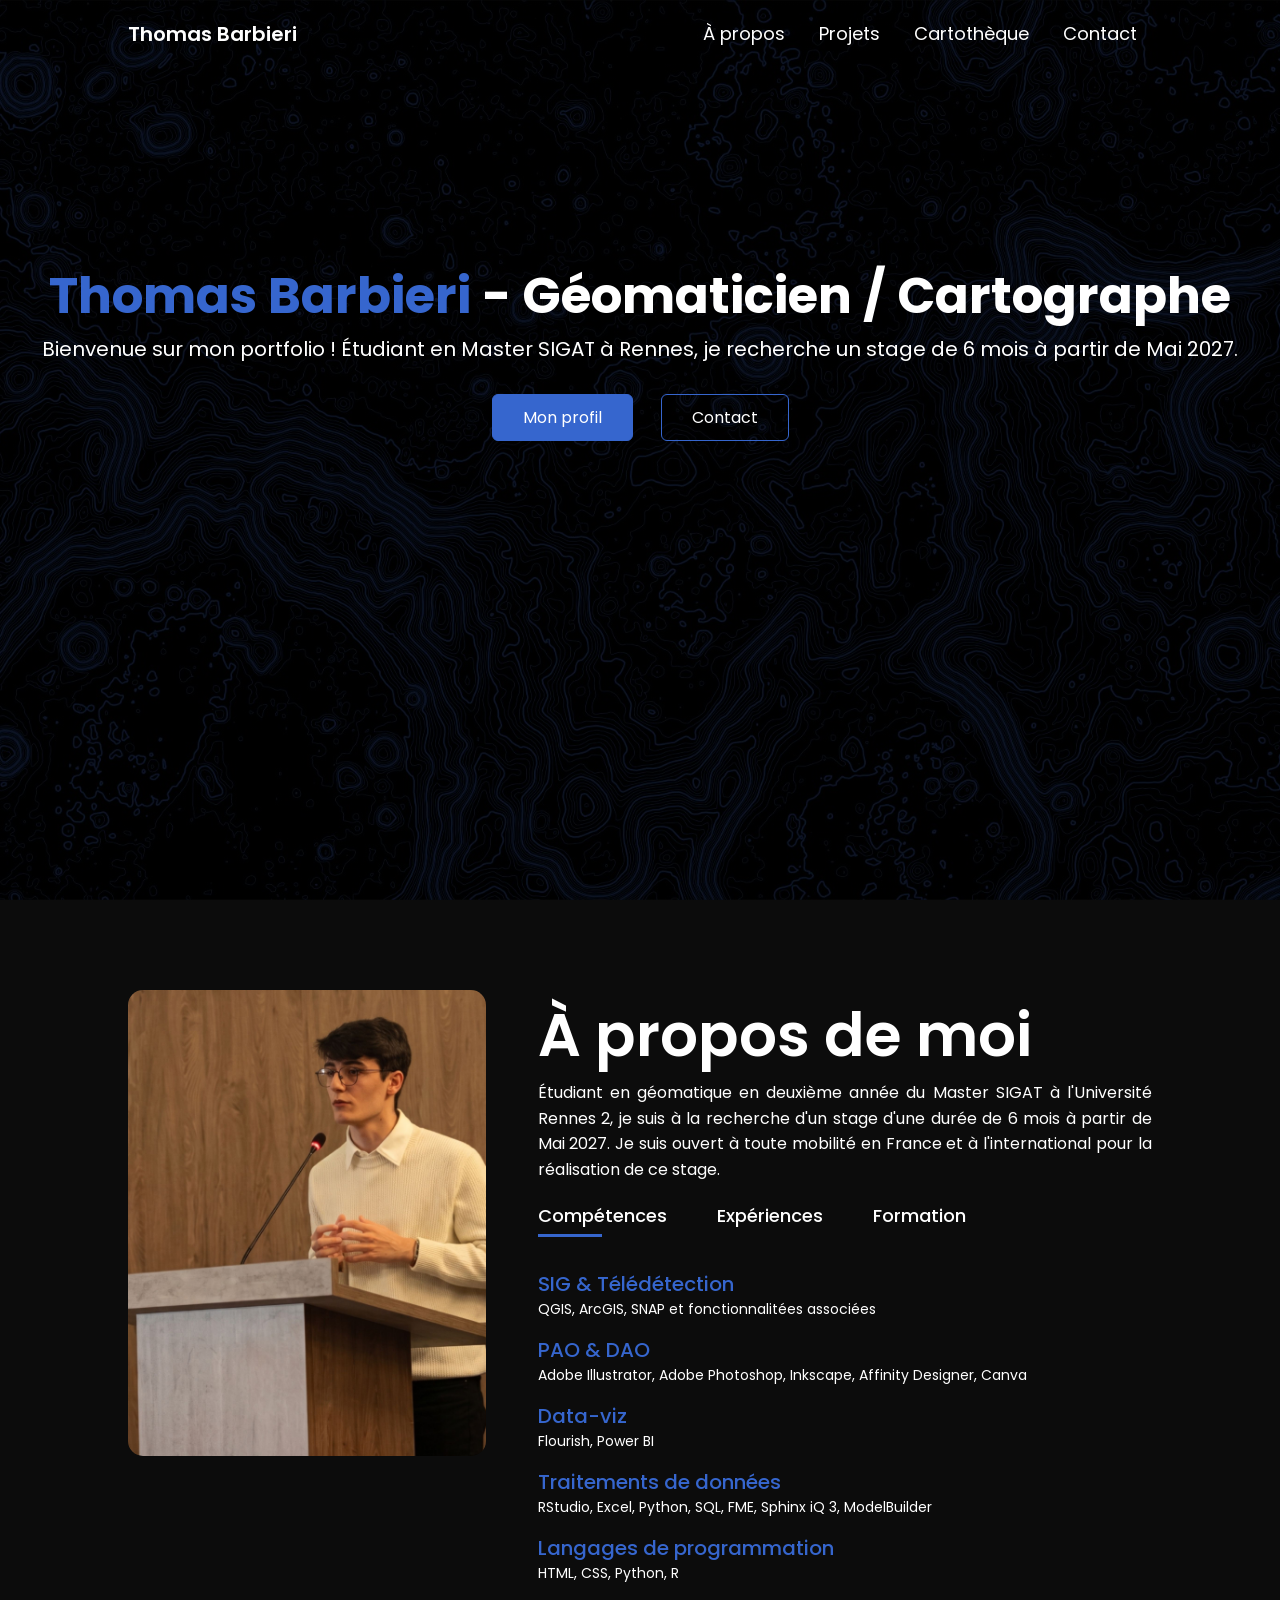
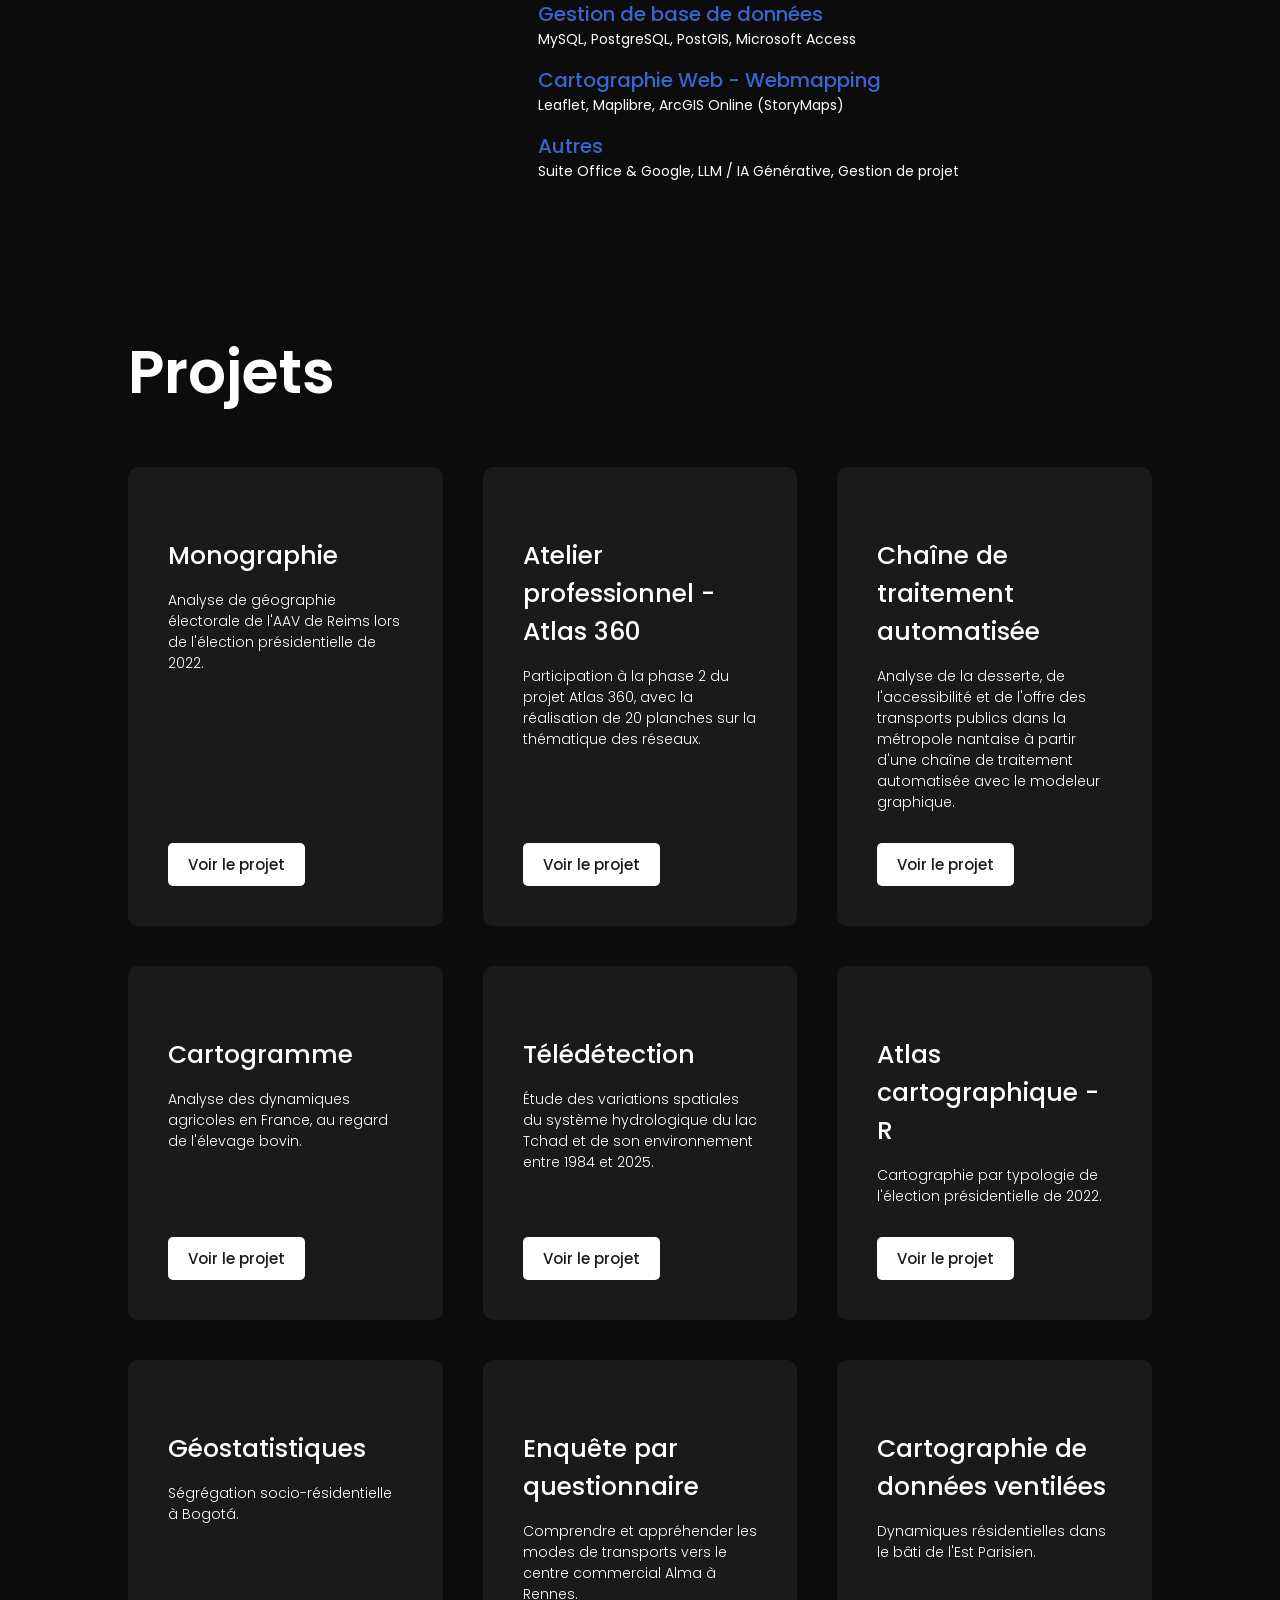
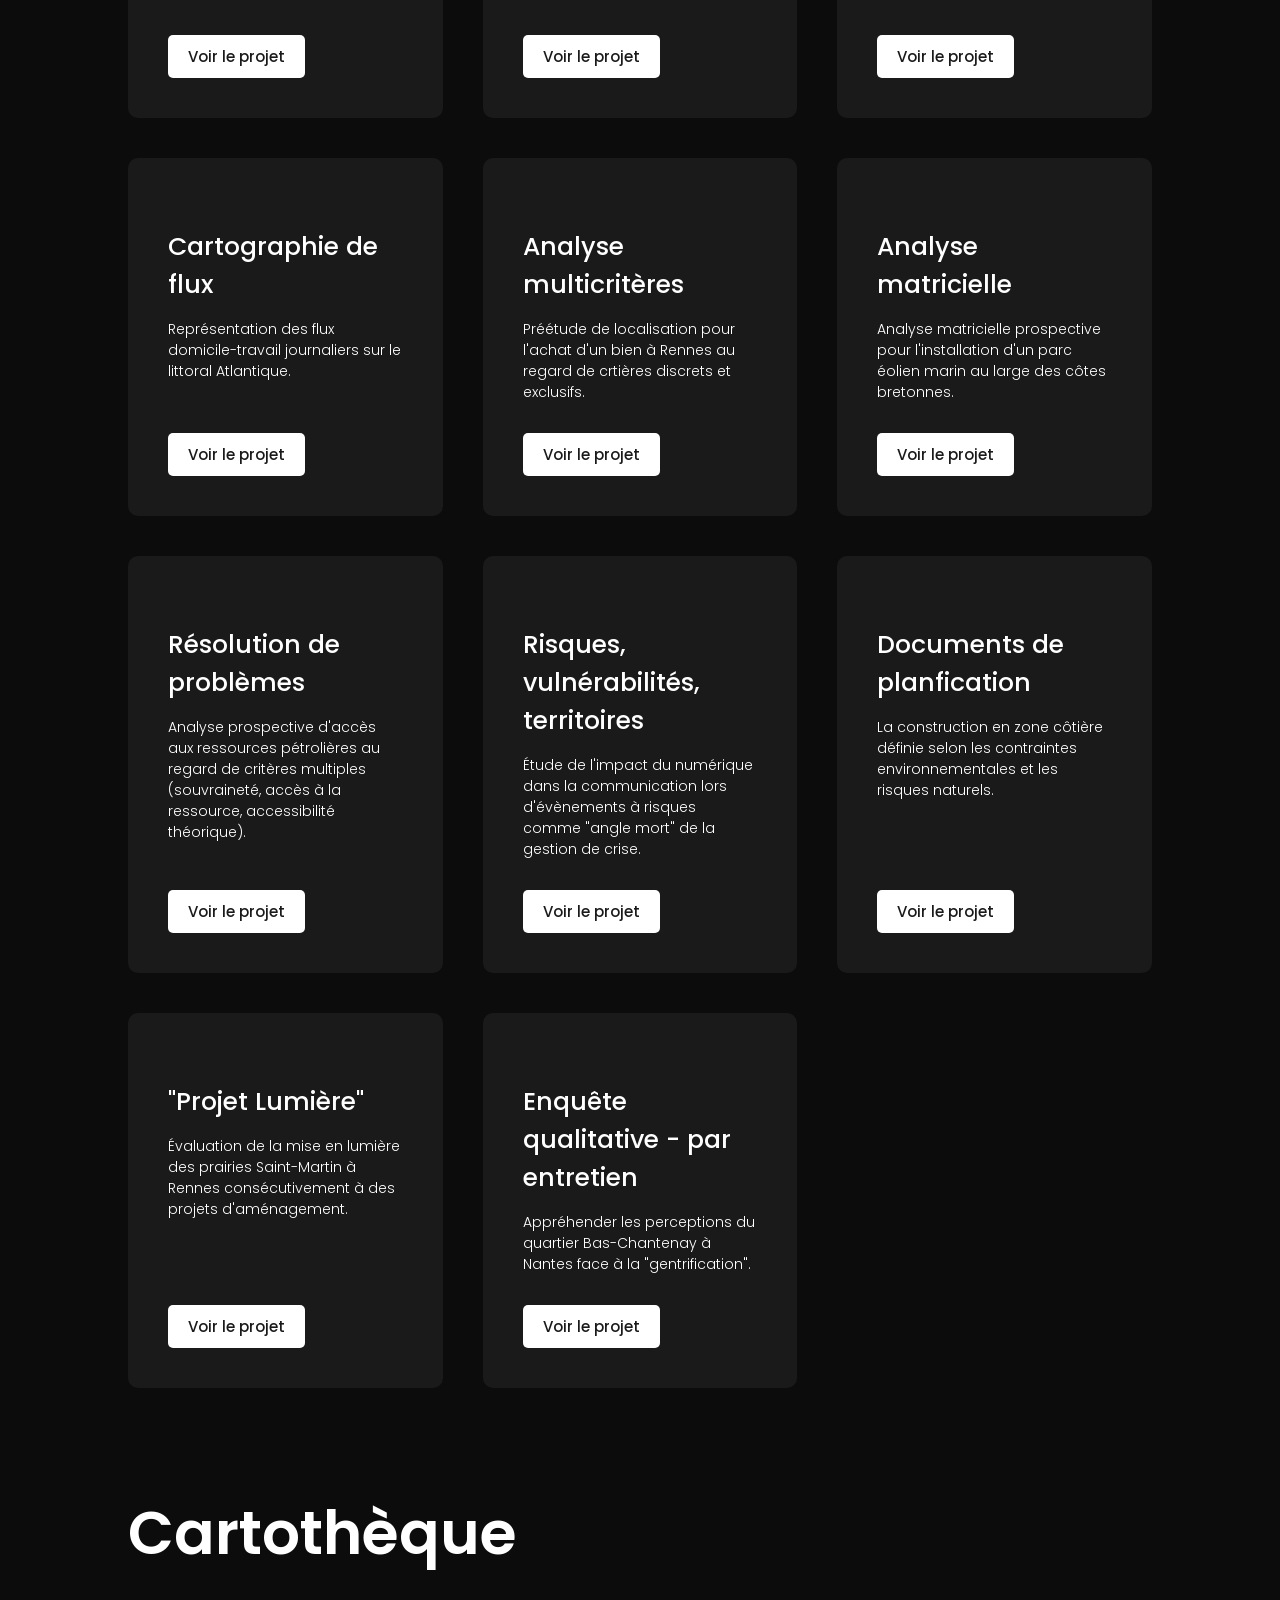
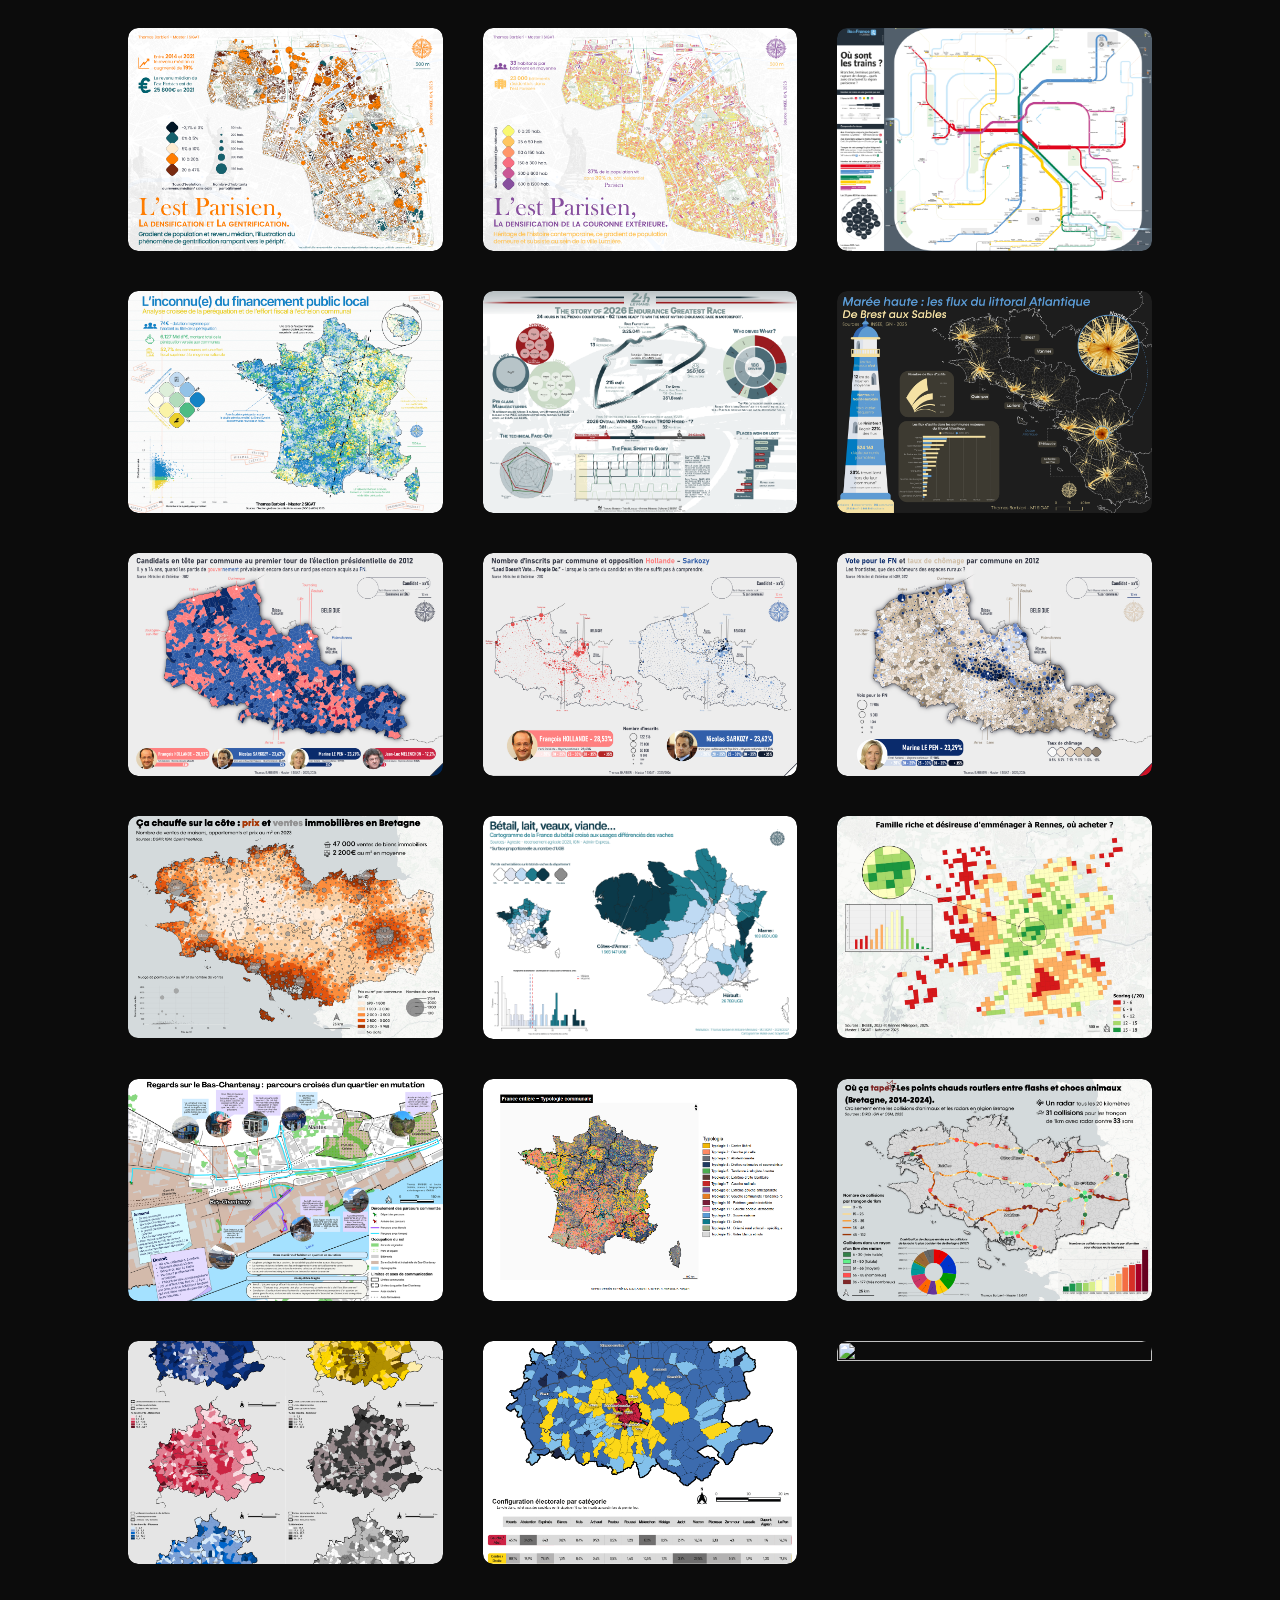
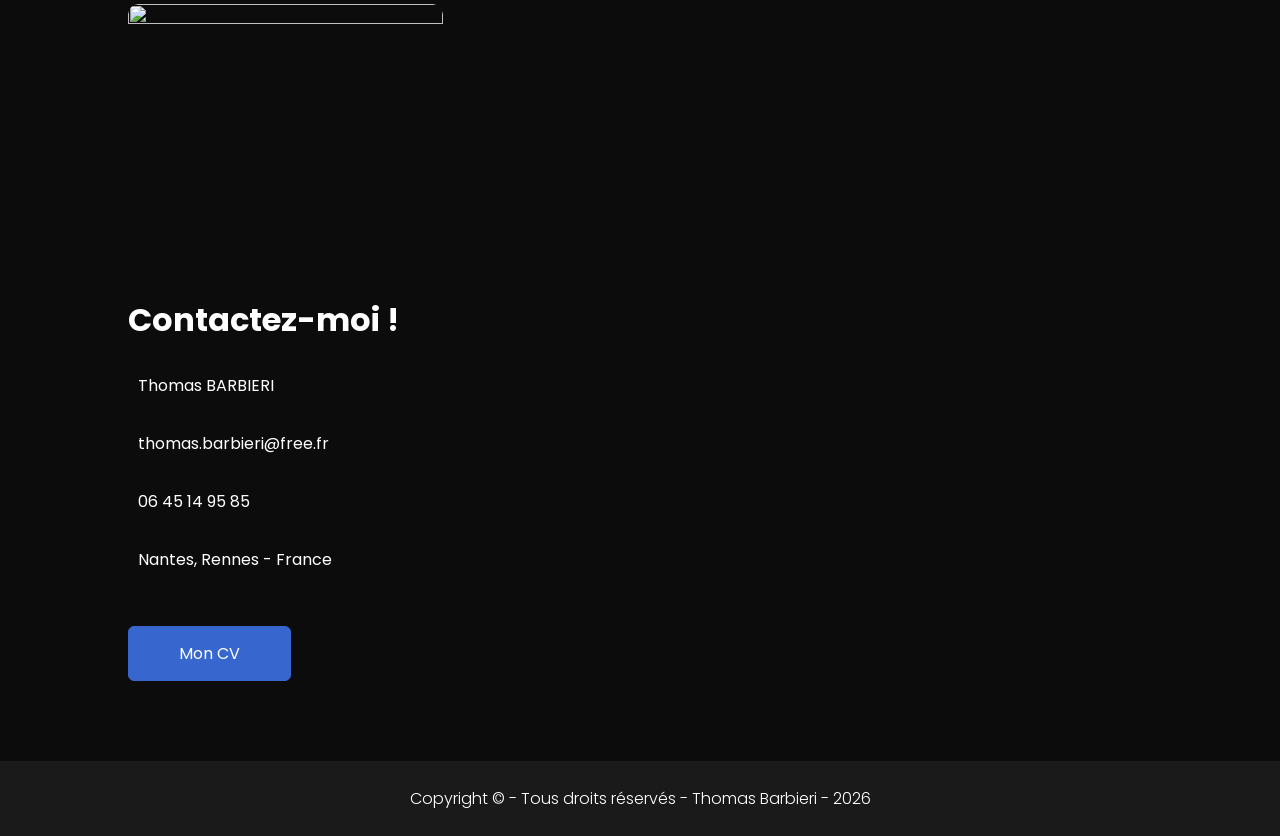
==== commit ee574570: "V2.1" ====
--- a/index.html
+++ b/index.html
@@ -41,7 +41,7 @@
     <div class="container">
         <div class="row">
             <div class="about-col-1">
-                <img src="images/Web/Thomas BARBIERI - Restitution publique.png">
+                <img src="images/Web/Thomas BARBIERI - Restitution publique.jpg">
             </div>
             <div class="about-col-2">
                 <h1 class="sub-title">À propos de moi</h1>
